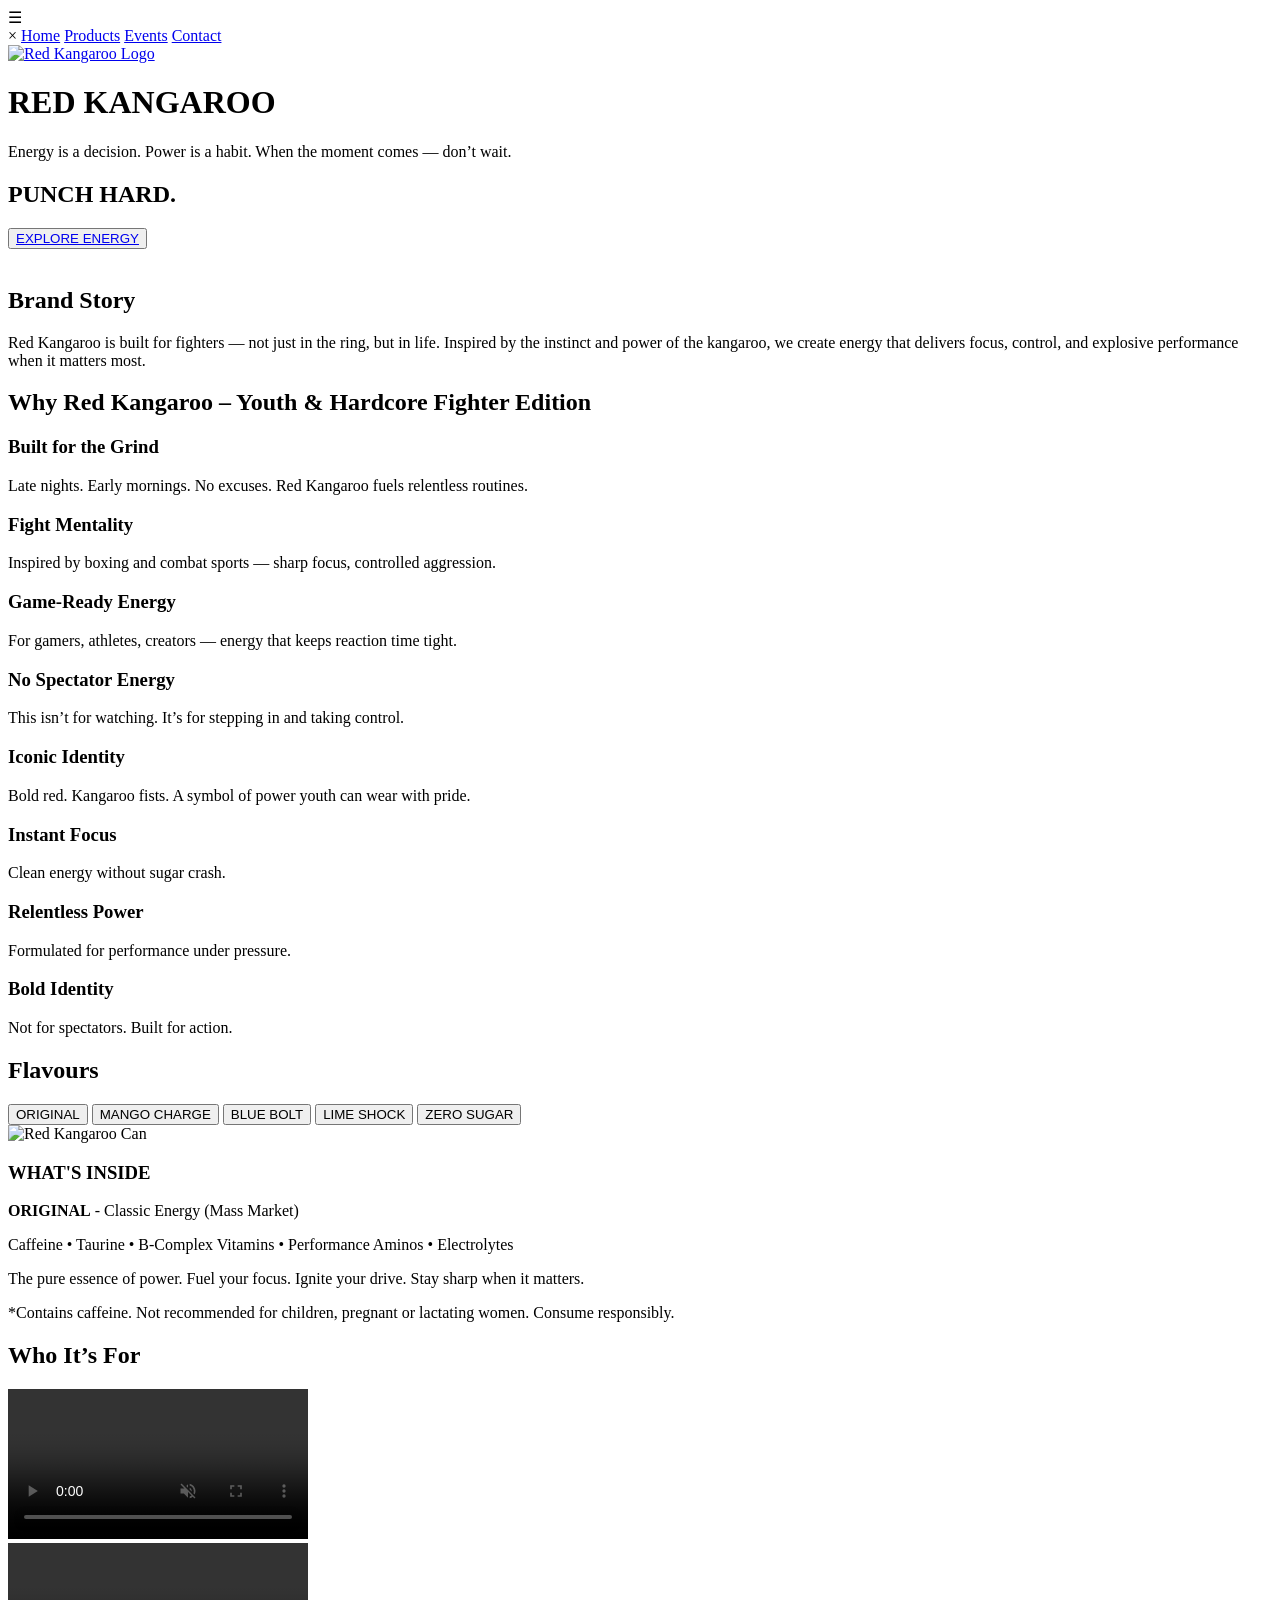
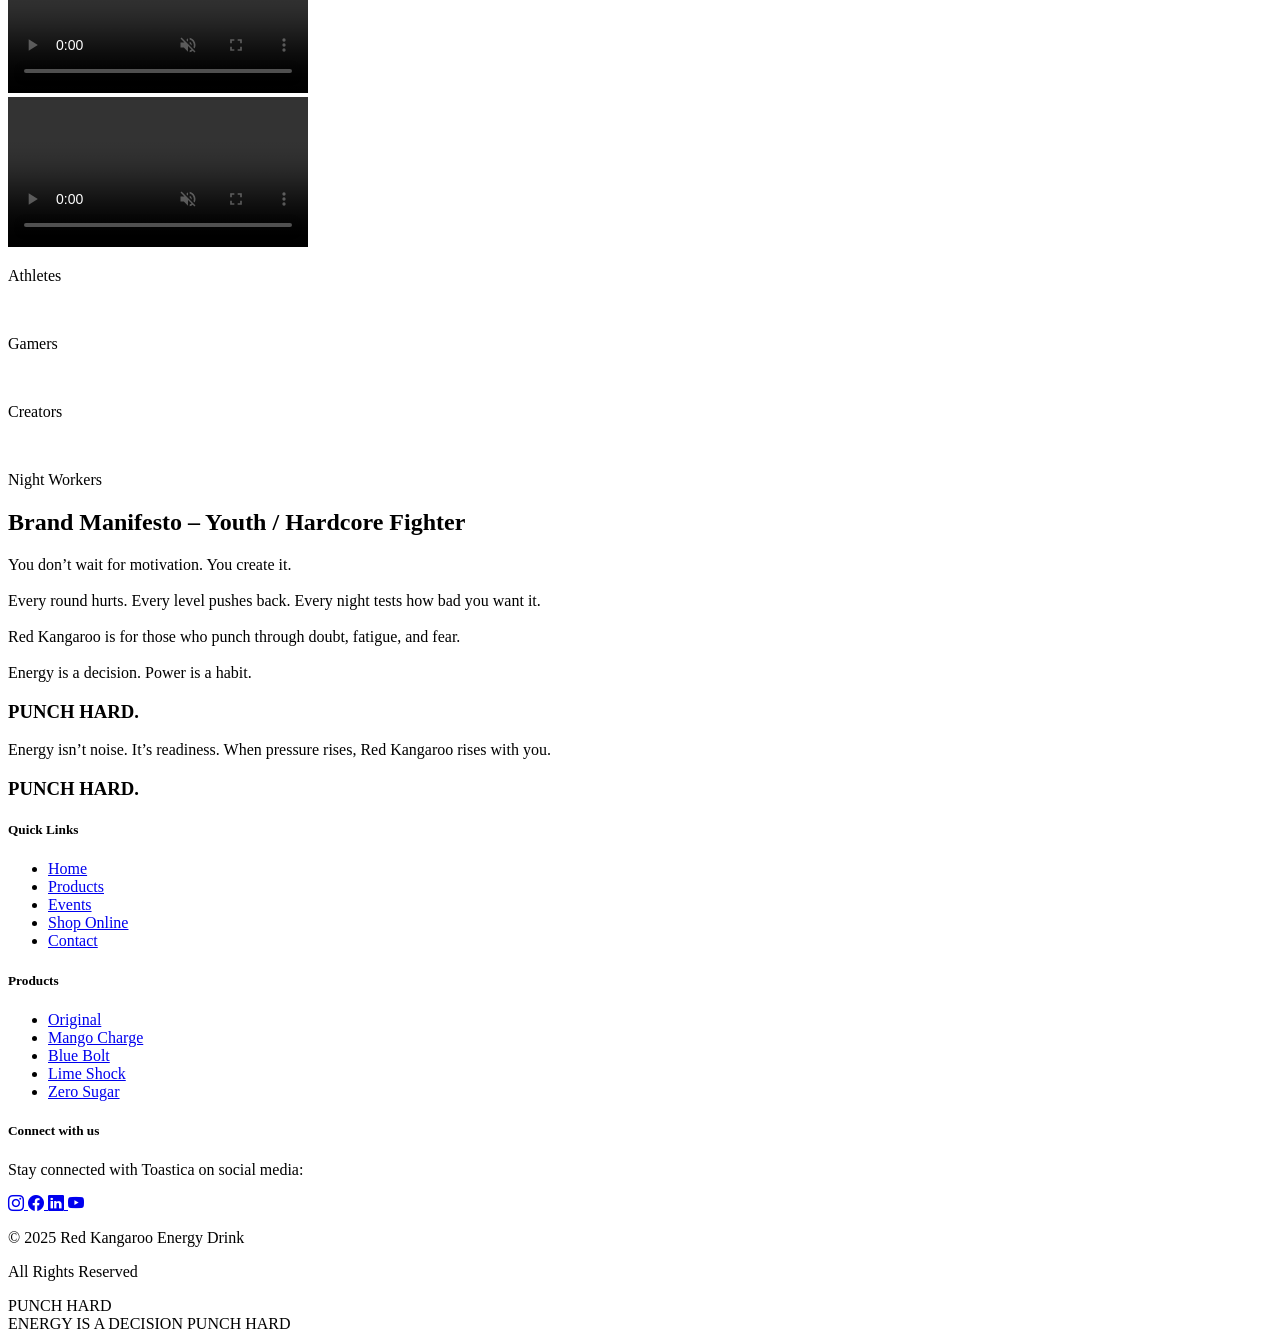
==== index.html @ a029b3e6 "Add files via upload" ====
<!DOCTYPE html>
<html lang="en">

<head>
    <meta charset="UTF-8" />
    <meta name="viewport" content="width=device-width, initial-scale=1.0" />
    <title>Red Kangaroo Energy Drink | Punch Hard</title>
    <link rel="stylesheet" href="./assets/css/style.css">

    <!-- Favicon -->
    <link rel="icon" href="./assets/images/fevicon-1.png" type="image/x-icon">
    <!-- Bootstrap Icons (only) -->
    <link href="https://cdn.jsdelivr.net/npm/bootstrap-icons@1.10.5/font/bootstrap-icons.css" rel="stylesheet">

</head>

<body>

    <!-- HAMBURGER BUTTON -->
    <div class="hamburger" id="hamburger">☰</div>

    <!-- SIDEBAR NAVIGATION -->
    <div class="sidebar" id="sidebar" aria-hidden="true">
        <span class="close-btn" id="closeBtn">×</span>
        <a href="./index.html">Home</a>
        <a href="./products/products.html">Products</a>
        <a href="./events/events.html">Events</a>
        <!-- <a href="./shop-online/shop-online.html">Shop Online</a> -->
        <a href="./contact/contact.html">Contact</a>
    </div>

    <header>
        <a href="./index.html"><img
                src="./assets/images/red-kangaroo-logo.png" alt="Red Kangaroo Logo"
                class="brand-logo"></a>
        <h1>RED KANGAROO</h1>
        <p>Energy is a decision. Power is a habit. When the moment comes — don’t wait.</p>
        <h2>PUNCH HARD.</h2>
        <button class="cta"><a href="./products/products.html">EXPLORE ENERGY</a></button>
    </header>

  

    <div class="hero-banner">
        <img src="./assets/images/Red Kangaroo Brand Portfolio Front view (FV).png" alt="">
    </div>

    <section class="dark punch-impact">
        <h2 class="section-title punch-text">Brand Story</h2>
        <p>Red Kangaroo is built for fighters — not just in the ring, but in life. Inspired by the instinct and power of
            the kangaroo, we create energy that delivers focus, control, and explosive performance when it matters most.
        </p>
    </section>

    <section>
        <h2 class="section-title">Why Red Kangaroo – Youth & Hardcore Fighter Edition</h2>
        <div class="grid">
            <div class="card">
                <h3>Built for the Grind</h3>
                <p>Late nights. Early mornings. No excuses. Red Kangaroo fuels relentless routines.</p>
            </div>
            <div class="card">
                <h3>Fight Mentality</h3>
                <p>Inspired by boxing and combat sports — sharp focus, controlled aggression.</p>
            </div>
            <div class="card">
                <h3>Game-Ready Energy</h3>
                <p>For gamers, athletes, creators — energy that keeps reaction time tight.</p>
            </div>
            <div class="card">
                <h3>No Spectator Energy</h3>
                <p>This isn’t for watching. It’s for stepping in and taking control.</p>
            </div>
            <div class="card">
                <h3>Iconic Identity</h3>
                <p>Bold red. Kangaroo fists. A symbol of power youth can wear with pride.</p>
            </div>
            <div class="card">
                <h3>Instant Focus</h3>
                <p>Clean energy without sugar crash.</p>
            </div>
            <div class="card">
                <h3>Relentless Power</h3>
                <p>Formulated for performance under pressure.</p>
            </div>
            <div class="card">
                <h3>Bold Identity</h3>
                <p>Not for spectators. Built for action.</p>
            </div>
        </div>
    </section>

    <!-- Arena: contains flavours, can stage and product area -->
    <section id="productArena" class="dark arena arena-original">
        <h2 class="section-title">Flavours</h2>

        <!-- Flavour selector (buttons) -->
        <div class="flavor-selector">
            <button class="flavor-btn1 active" data-flavor="original">ORIGINAL</button>
            <button class="flavor-btn2" data-flavor="mango">MANGO CHARGE</button>
            <button class="flavor-btn3" data-flavor="blue">BLUE BOLT</button>
            <button class="flavor-btn4" data-flavor="lime">LIME SHOCK</button>
            <button class="flavor-btn5" data-flavor="zero">ZERO SUGAR</button>
        </div>

        <!-- Can visual (rotates & tilts) -->
        <div class="can-stage">
            <img id="canImage" src="./assets/images/Red Kangaroo original fv.png"
                alt="Red Kangaroo Can" />
        </div>

        <div class="product-strip punch-text" id="whatsInsideOriginal" style="display: block;">
            <h3>WHAT'S INSIDE</h3>
            <p><strong>ORIGINAL</strong> - Classic Energy (Mass Market)</p>
            <p>Caffeine • Taurine • B-Complex Vitamins • Performance Aminos • Electrolytes</p>
            <p>The pure essence of power. Fuel your focus. Ignite your drive. Stay sharp when it matters.</p>
            <p class="disclaimer">*Contains caffeine. Not recommended for children, pregnant or lactating women. Consume
                responsibly.</p>
        </div>

        <div class="product-strip punch-text" id="whatsInsideMango" style="display: none;">
            <h3>WHAT'S INSIDE</h3>
            <p><strong>MANGO CHARGE</strong> - Sweet Tropical (Youth)</p>
            <p>Caffeine • Taurine • B-Complex Vitamins • Natural Mango Flavour • Performance Aminos</p>
            <p>Tropical rush meets explosive energy. Built for long days and longer nights.</p>
            <p class="disclaimer">*Contains caffeine. Not recommended for children, pregnant or lactating women. Consume
                responsibly.</p>
        </div>

        <div class="product-strip punch-text" id="whatsInsideBlue" style="display: none;">
            <h3>WHAT'S INSIDE</h3>
            <p><strong>BLUE BOLT</strong> - Berry Blast (Night Gamers)</p>
            <p>Caffeine • Taurine • B-Complex Vitamins • Berry Blast Flavour • L-Tyrosine</p>
            <p>Sharp focus. Fast reflexes. Zero lag energy.</p>
            <p class="disclaimer">*Contains caffeine. Not recommended for children, pregnant or lactating women. Consume
                responsibly.</p>
        </div>

        <div class="product-strip punch-text" id="whatsInsideLime" style="display: none;">
            <h3>WHAT'S INSIDE</h3>
            <p><strong>LIME SHOCK</strong> - Citrus Punch (Fitness)</p>
            <p>Caffeine • Taurine • B-Complex Vitamins • Citrus Extract • Electrolytes</p>
            <p>Clean citrus kick. Hydrate. Activate. Dominate.</p>
            <p class="disclaimer">*Contains caffeine. Not recommended for children, pregnant or lactating women. Consume
                responsibly.</p>
        </div>

        <div class="product-strip punch-text" id="whatsInsideZero" style="display: none;">
            <h3>WHAT'S INSIDE</h3>
            <p><strong>ZERO SUGAR</strong> - Clean Energy (Health-Conscious)</p>
            <p>Caffeine • Taurine • B-Complex Vitamins • Natural Sweeteners • Performance Aminos</p>
            <p>Pure performance. Zero sugar. No compromise.</p>
            <p class="disclaimer">*Contains caffeine. Not recommended for children, pregnant or lactating women. Consume
                responsibly.</p>
        </div>
    </section>

    <section>
        <h2 class="section-title">Who It’s For</h2>
        <div class="grid">
            <div class="card">
                <div class="athlete-video-wrap">
                    <video class="athlete-video1" autoplay muted loop controls playsinline controlsList="nodownload">
                        <source src="./assets/videos/punch-1.mp4" type="video/mp4">
                        Your browser does not support the video tag.
                    </video>
                </div>
            </div>
            <div class="card">
                <div class="athlete-video-wrap">
                    <video class="athlete-video2" autoplay muted loop controls playsinline controlsList="nodownload">
                        <source src="./assets/videos/punch-2.mp4" type="video/mp4">
                        Your browser does not support the video tag.
                    </video>
                </div>
            </div>
            <div class="card">
                <div class="athlete-video-wrap">
                    <video class="athlete-video3" autoplay muted loop controls playsinline controlsList="nodownload">
                        <source src="./assets/videos/punch-3.mp4" type="video/mp4">
                        Your browser does not support the video tag.
                    </video>
                </div>
            </div>
            <div class="card">
                <p>Athletes</p>
                <img src="./assets/images/woman-ready-punch-with-box-gloves.png" alt="">
            </div>
            <div class="card">
                <p>Gamers</p>
                <img src="./assets/images/woman-punching-with-box-gloves.png" alt="">
            </div>
            <div class="card">
                <p>Creators</p>
                <img src="./assets/images/woman-punching-with-box-glove.png" alt="">
            </div>
            <div class="card">
                <p>Night Workers</p>
            </div>
        </div>
    </section>

    <section class="dark">
        <h2 class="section-title">Brand Manifesto – Youth / Hardcore Fighter</h2>
        <p>You don’t wait for motivation. You create it.<br><br>Every round hurts. Every level pushes back. Every night
            tests how bad you want it.<br><br>Red Kangaroo is for those who punch through doubt, fatigue, and
            fear.<br><br>Energy is a decision. Power is a habit.</p>
        <h3>PUNCH HARD.</h3>
        <p>Energy isn’t noise. It’s readiness. When pressure rises, Red Kangaroo rises with you.</p>
        <h3>PUNCH HARD.</h3>
    </section>

    <!-- START OF FOOTER -->
    <section class="container">
        <div class="row">
            <!-- Quick Links -->
            <div class="col-md-4">
                <h5 class="text-danger mb-3">Quick Links</h5>
                <ul>
                    <li><a href="./index.html">Home</a></li>
                    <li><a href="./products/products.html">Products</a></li>
                    <li><a href="./events/events.html">Events</a></li>
                    <li><a href="./shop-online/shop-online.html">Shop Online</a></li>
                    <li><a href="./contact/contact.html">Contact</a></li>
                </ul>
            </div>

            <!-- Products -->
            <div class="col-md-4">
                <h5 class="text-danger mb-3">Products</h5>
                <ul>
                    <li><a href="./products/original.html">Original</a>
                    </li>
                    <li><a href="./products/mango-chagre.html">Mango Charge</a>
                    </li>
                    <li><a href="./products/blue-bolt.html">Blue Bolt</a>
                    </li>
                    <li><a href="./products/lime-shock.html">Lime Shock</a>
                    </li>
                    <li><a href="./products/zero-sugar.html">Zero Sugar</a>
                    </li>
                </ul>
            </div>

            <!-- Social Links -->
            <div class="col-md-4">
                <h5 class="text-danger mb-3">Connect with us</h5>
                <p class="text-muted small">Stay connected with Toastica on social media:</p>
                <div class="social-links">
                    <a aria-label="Instagram" href="https://www.instagram.com/Zaikajaroori" target="_blank">
                        <i class="bi bi-instagram social-icon" aria-hidden="true"></i>
                    </a>
                    <a aria-label="Facebook" href="https://www.facebook.com/Zaikajaroori" target="_blank">
                        <i class="bi bi-facebook social-icon" aria-hidden="true"></i>
                    </a>
                    <a aria-label="LinkedIn" href="https://www.linkedin.com/company/Zaikajaroori" target="_blank">
                        <i class="bi bi-linkedin social-icon" aria-hidden="true"></i>
                    </a>
                    <a aria-label="YouTube" href="https://www.youtube.com/@Zaikajaroori" target="_blank">
                        <i class="bi bi-youtube social-icon" aria-hidden="true"></i>
                    </a>
                </div>
            </div>
        </div>
    </section>
    <!-- END OF FOOTER -->

    <footer>
        <p>© 2025 Red Kangaroo Energy Drink</p>
        <p>All Rights Reserved</p>
    </footer>

    <!-- Slam overlay (scroll reveal) -->
    <div class="slam-overlay" id="slamOverlay">
        <div class="slam-text">PUNCH HARD</div>
    </div>

    <!-- KO overlay (CTA) -->
    <div class="ko-overlay" id="koOverlay">
        <div class="ko-text">
            <span class="ko-line">ENERGY IS A DECISION</span>
            <span class="ko-hit">PUNCH HARD</span>
        </div>
    </div>

    <script src="./assets/js/script.js"></script>

    <script>
        // Attach unmute handlers to athlete videos
        document.querySelectorAll('.video-unmute-btn').forEach(function (btn) {
            var wrap = btn.closest('.athlete-video-wrap');
            if (!wrap) return;
            var video = wrap.querySelector('video');
            if (!video) return;
            // Update button state based on muted
            function updateBtn() { btn.textContent = video.muted ? 'Unmute' : 'Mute'; }
            updateBtn();
            btn.addEventListener('click', function () {
                if (video.muted) {
                    video.muted = false;
                    try { video.volume = 0.8; } catch (e) { }
                    video.play().catch(function () { });
                } else {
                    video.muted = true;
                }
                updateBtn();
            });
        });
    </script>

</body>

</html>
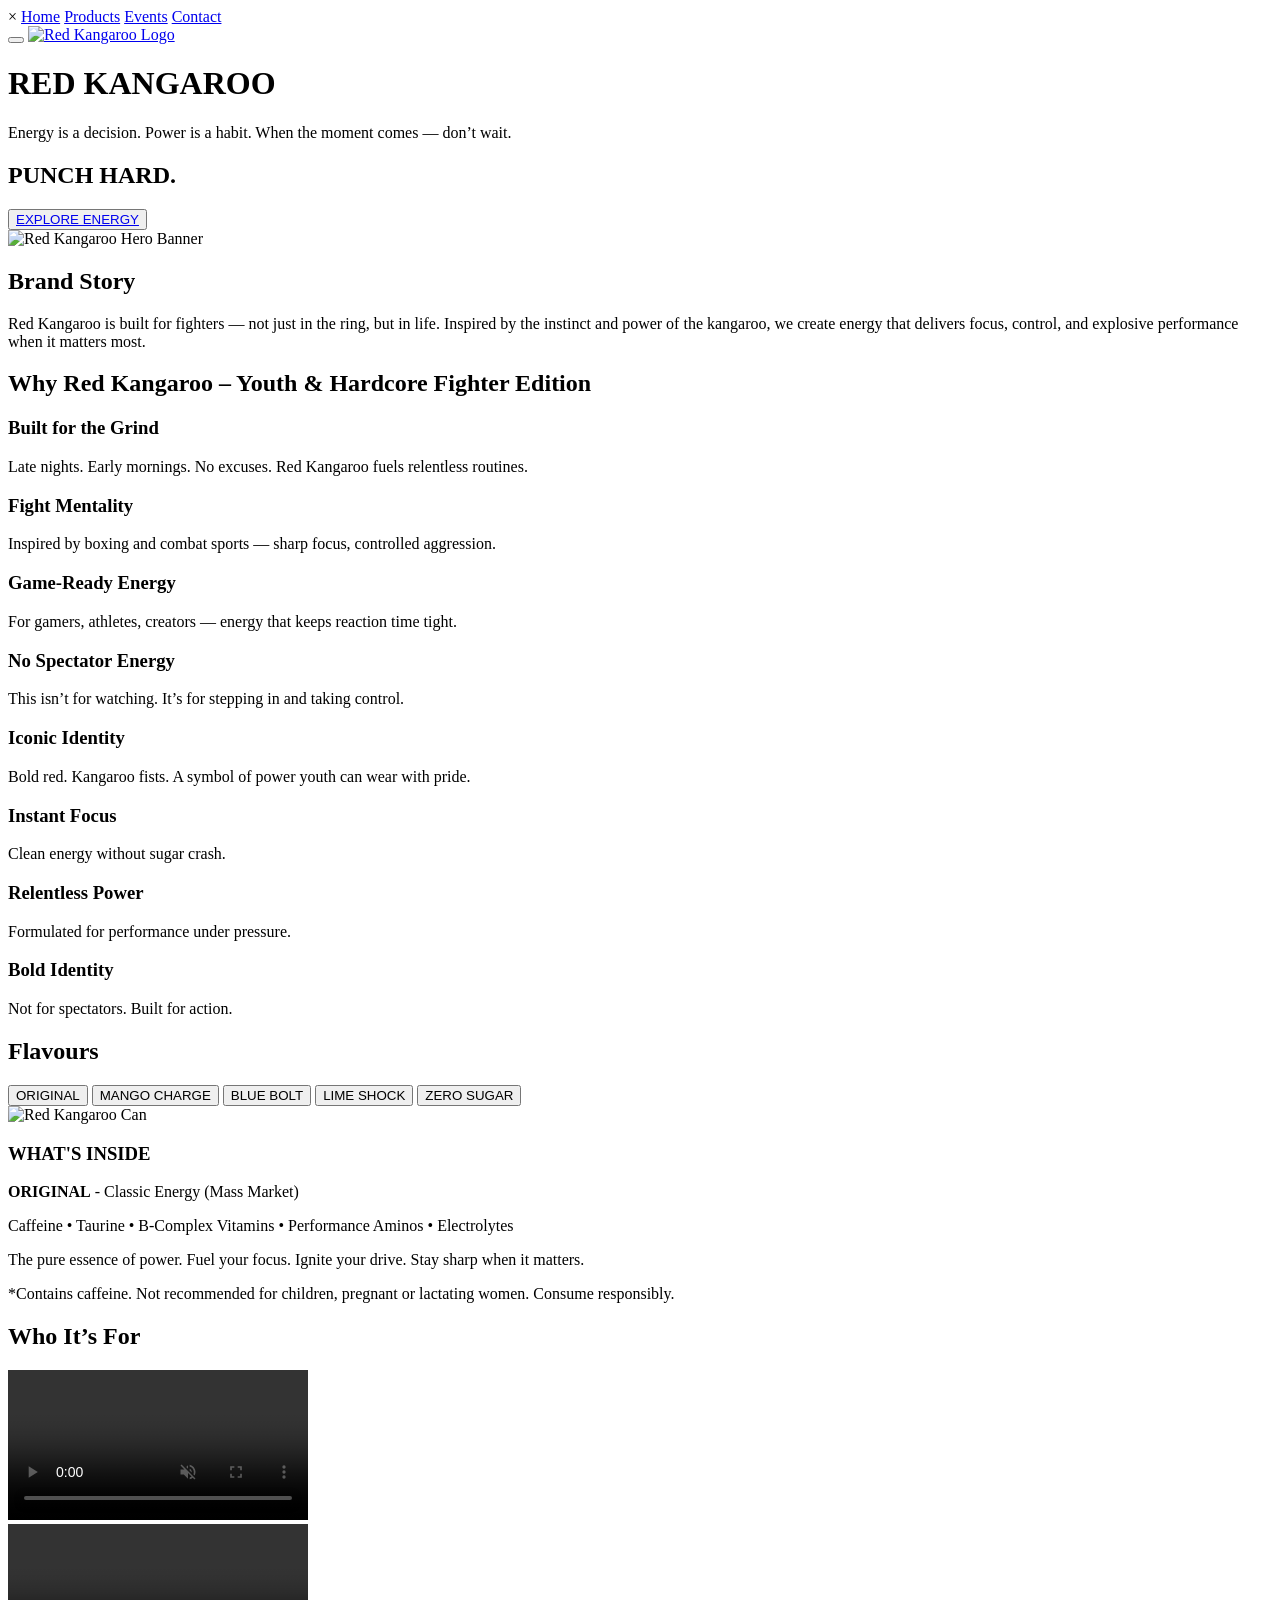
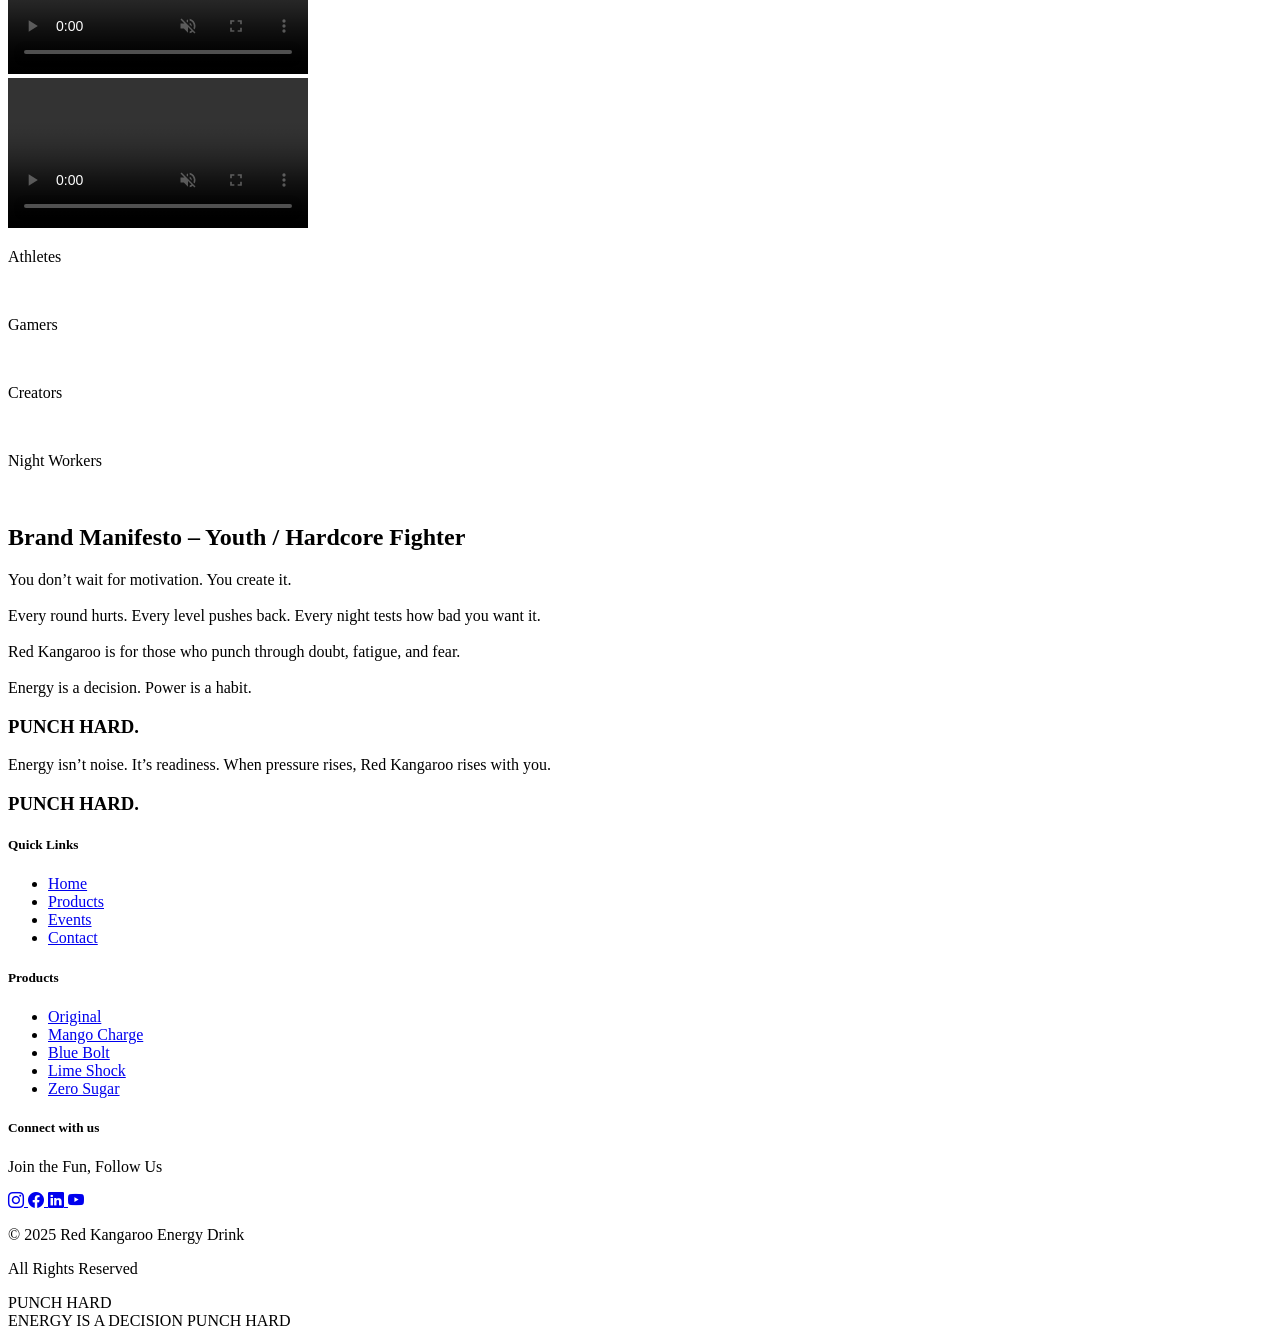
==== commit 44d81e99: "Update index.html" ====
--- a/index.html
+++ b/index.html
@@ -8,16 +8,13 @@
     <link rel="stylesheet" href="./assets/css/style.css">
 
     <!-- Favicon -->
-    <link rel="icon" href="./assets/images/fevicon-1.png" type="image/x-icon">
+    <link rel="icon" href="./images/fevicon-1.png" type="image/x-icon">
     <!-- Bootstrap Icons (only) -->
     <link href="https://cdn.jsdelivr.net/npm/bootstrap-icons@1.10.5/font/bootstrap-icons.css" rel="stylesheet">
 
 </head>
 
 <body>
-
-    <!-- HAMBURGER BUTTON -->
-    <div class="hamburger" id="hamburger">☰</div>
 
     <!-- SIDEBAR NAVIGATION -->
     <div class="sidebar" id="sidebar" aria-hidden="true">
@@ -29,11 +26,19 @@
         <a href="./contact/contact.html">Contact</a>
     </div>
 
-    <header>
-        <a href="./index.html"><img
-                src="./assets/images/red-kangaroo-logo.png" alt="Red Kangaroo Logo"
-                class="brand-logo"></a>
-        <h1>RED KANGAROO</h1>
+    <header class="main-header home-hero">
+        <button class="hamburger" id="hamburger" type="button" aria-label="Open navigation menu"
+            aria-controls="sidebar">
+            <span></span>
+            <span></span>
+            <span></span>
+        </button>
+
+        <a href="./index.html" class="header-logo">
+            <img src="./images/red-kangaroo-logo.png" alt="Red Kangaroo Logo">
+        </a>
+
+        <h1 class="header-title">RED KANGAROO</h1>
         <p>Energy is a decision. Power is a habit. When the moment comes — don’t wait.</p>
         <h2>PUNCH HARD.</h2>
         <button class="cta"><a href="./products/products.html">EXPLORE ENERGY</a></button>
@@ -42,7 +47,7 @@
   
 
     <div class="hero-banner">
-        <img src="./assets/images/Red Kangaroo Brand Portfolio Front view (FV).png" alt="">
+        <img src="./images/Red Kangaroo Brand Portfolio Front view (FV).png" alt="Red Kangaroo Hero Banner">
     </div>
 
     <section class="dark punch-impact">
@@ -105,7 +110,7 @@
 
         <!-- Can visual (rotates & tilts) -->
         <div class="can-stage">
-            <img id="canImage" src="./assets/images/Red Kangaroo original fv.png"
+            <img id="canImage" src="./images/Red Kangaroo original bv.png"
                 alt="Red Kangaroo Can" />
         </div>
 
@@ -184,18 +189,19 @@
             </div>
             <div class="card">
                 <p>Athletes</p>
-                <img src="./assets/images/woman-ready-punch-with-box-gloves.png" alt="">
+                <img src="./images/woman-ready-punch-with-box-gloves.png" alt="">
             </div>
             <div class="card">
                 <p>Gamers</p>
-                <img src="./assets/images/woman-punching-with-box-gloves.png" alt="">
+                <img src="./images/woman-punching-with-box-gloves.png" alt="">
             </div>
             <div class="card">
                 <p>Creators</p>
-                <img src="./assets/images/woman-punching-with-box-glove.png" alt="">
+                <img src="./images/woman-punching-with-box-glove.png" alt="">
             </div>
             <div class="card">
                 <p>Night Workers</p>
+                <img src="./images/woman-punching-with-box-glove.png" alt="">
             </div>
         </div>
     </section>
@@ -220,7 +226,7 @@
                     <li><a href="./index.html">Home</a></li>
                     <li><a href="./products/products.html">Products</a></li>
                     <li><a href="./events/events.html">Events</a></li>
-                    <li><a href="./shop-online/shop-online.html">Shop Online</a></li>
+                    <!--<li><a href="./shop-online/shop-online.html">Shop Online</a></li>-->
                     <li><a href="./contact/contact.html">Contact</a></li>
                 </ul>
             </div>
@@ -245,7 +251,7 @@
             <!-- Social Links -->
             <div class="col-md-4">
                 <h5 class="text-danger mb-3">Connect with us</h5>
-                <p class="text-muted small">Stay connected with Toastica on social media:</p>
+                <p class="text-muted small">Join the Fun, Follow Us</p>
                 <div class="social-links">
                     <a aria-label="Instagram" href="https://www.instagram.com/Zaikajaroori" target="_blank">
                         <i class="bi bi-instagram social-icon" aria-hidden="true"></i>
@@ -285,29 +291,6 @@
 
     <script src="./assets/js/script.js"></script>
 
-    <script>
-        // Attach unmute handlers to athlete videos
-        document.querySelectorAll('.video-unmute-btn').forEach(function (btn) {
-            var wrap = btn.closest('.athlete-video-wrap');
-            if (!wrap) return;
-            var video = wrap.querySelector('video');
-            if (!video) return;
-            // Update button state based on muted
-            function updateBtn() { btn.textContent = video.muted ? 'Unmute' : 'Mute'; }
-            updateBtn();
-            btn.addEventListener('click', function () {
-                if (video.muted) {
-                    video.muted = false;
-                    try { video.volume = 0.8; } catch (e) { }
-                    video.play().catch(function () { });
-                } else {
-                    video.muted = true;
-                }
-                updateBtn();
-            });
-        });
-    </script>
-
 </body>
 
-</html>+</html>
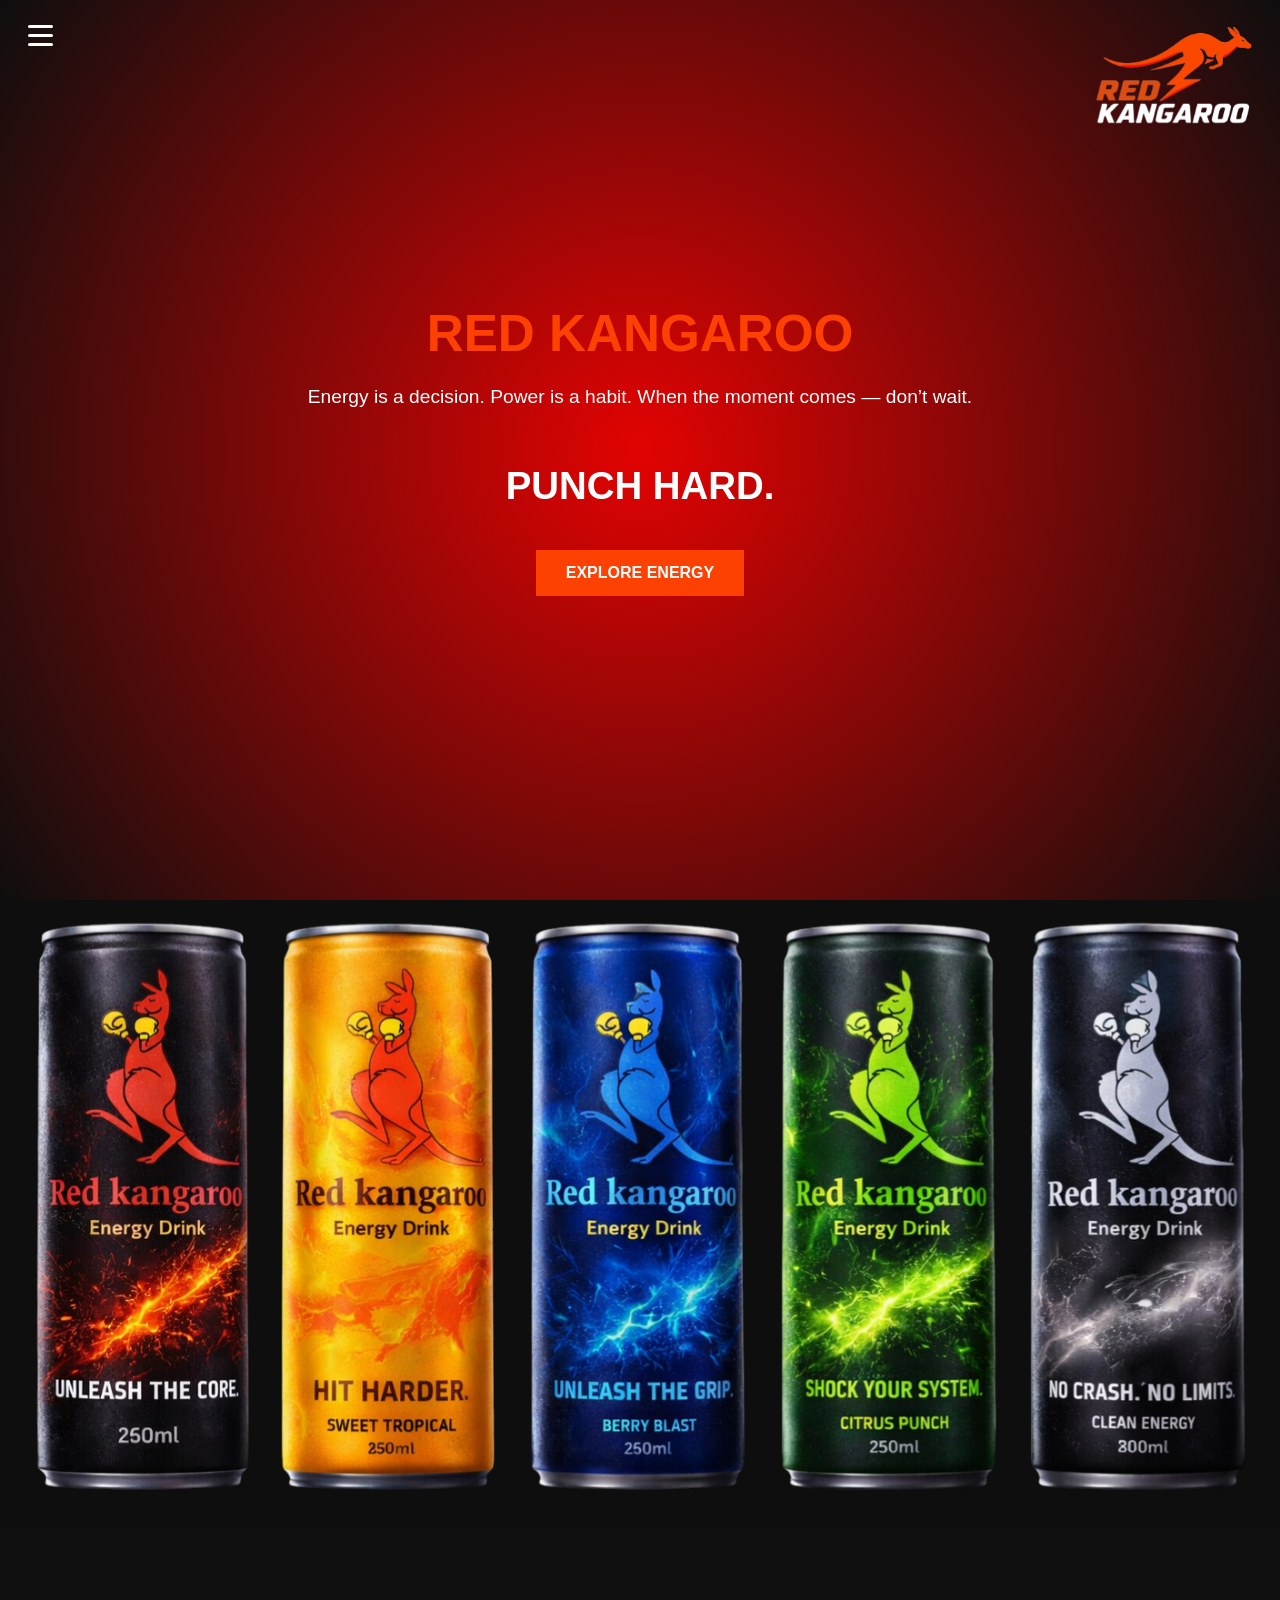
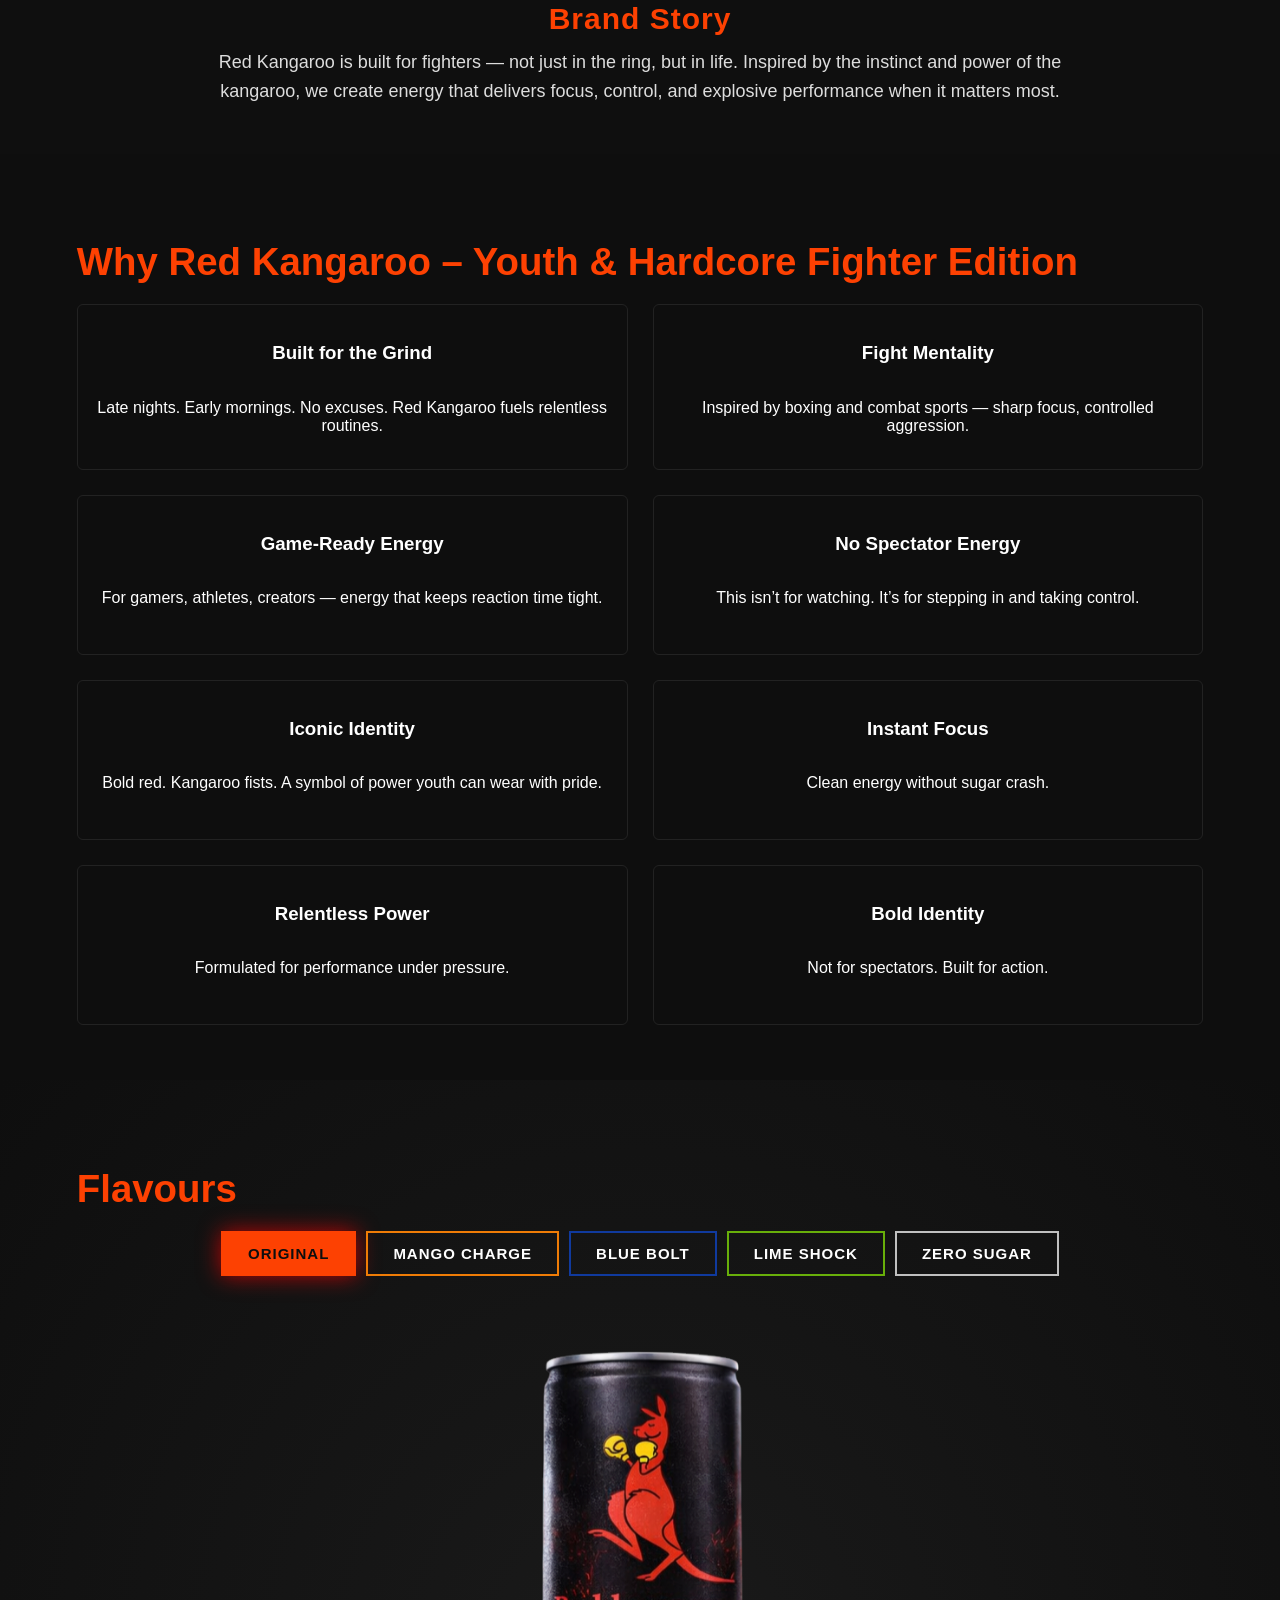
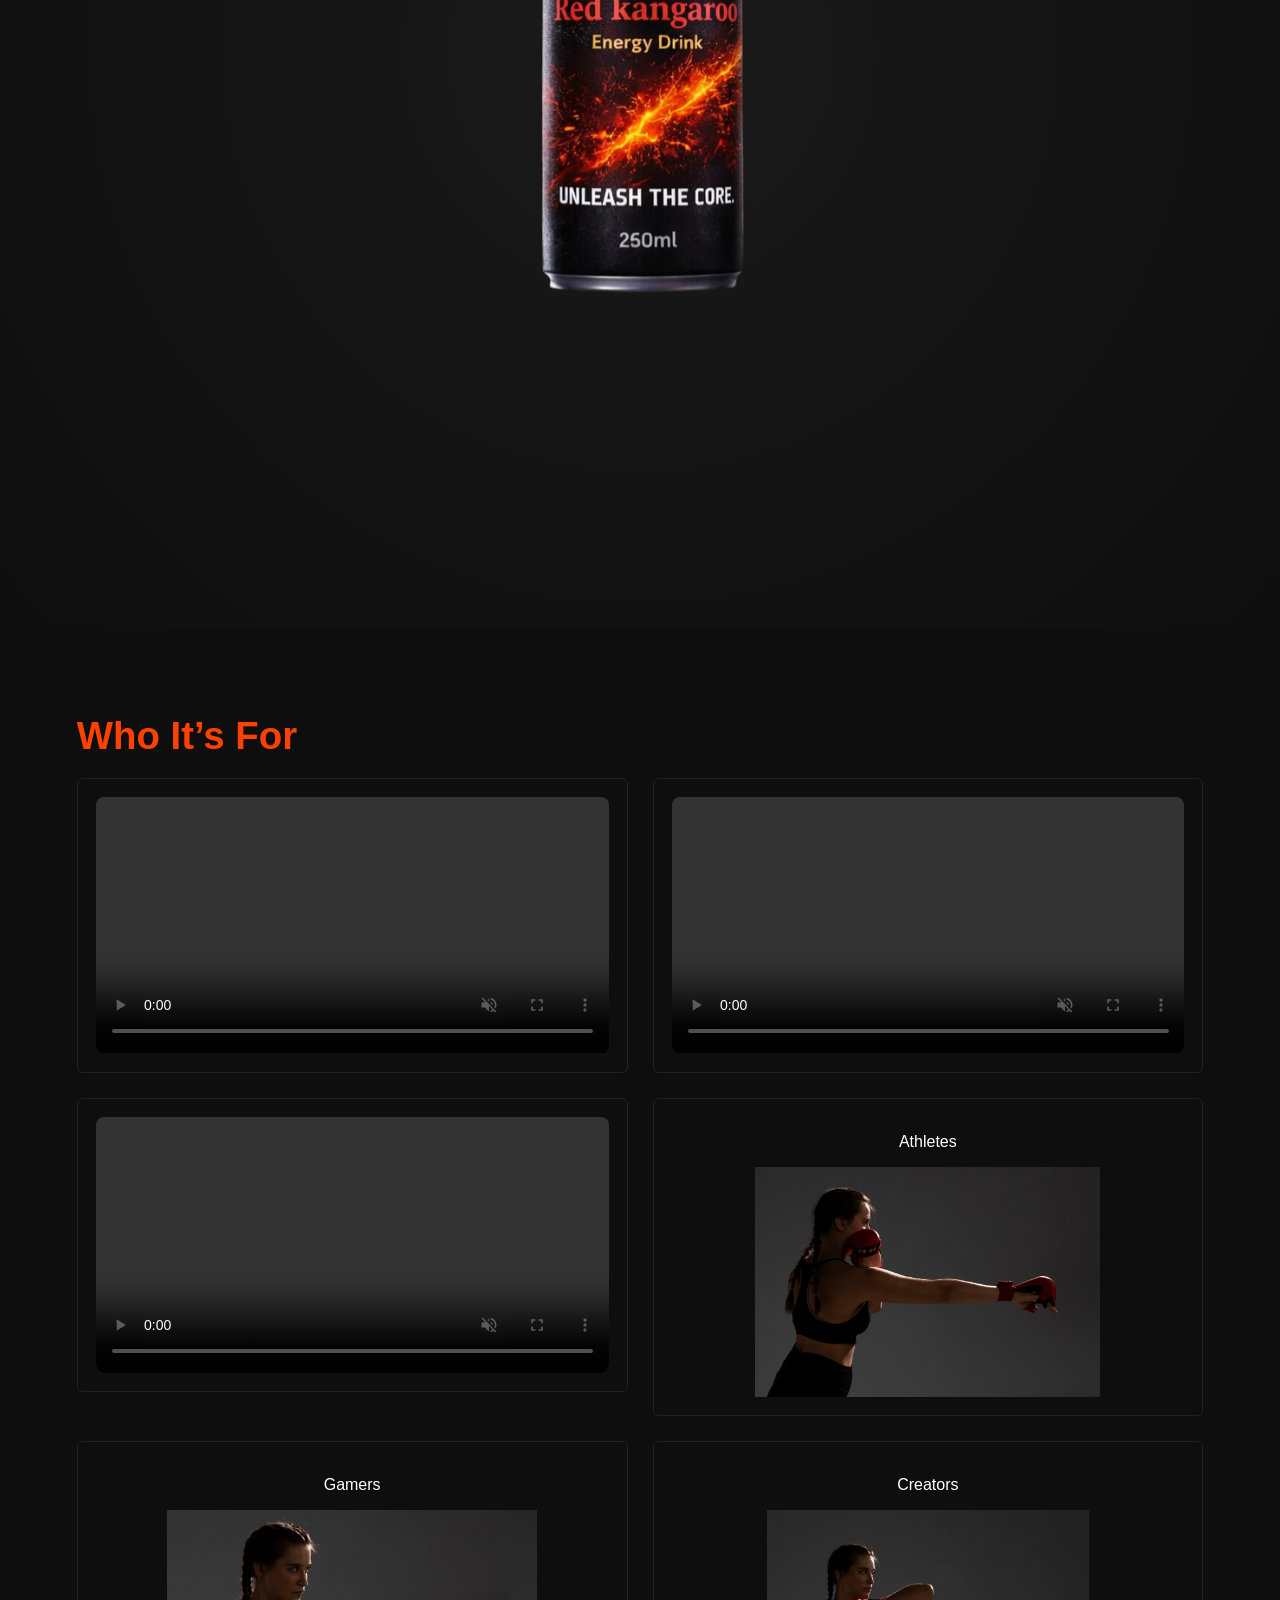
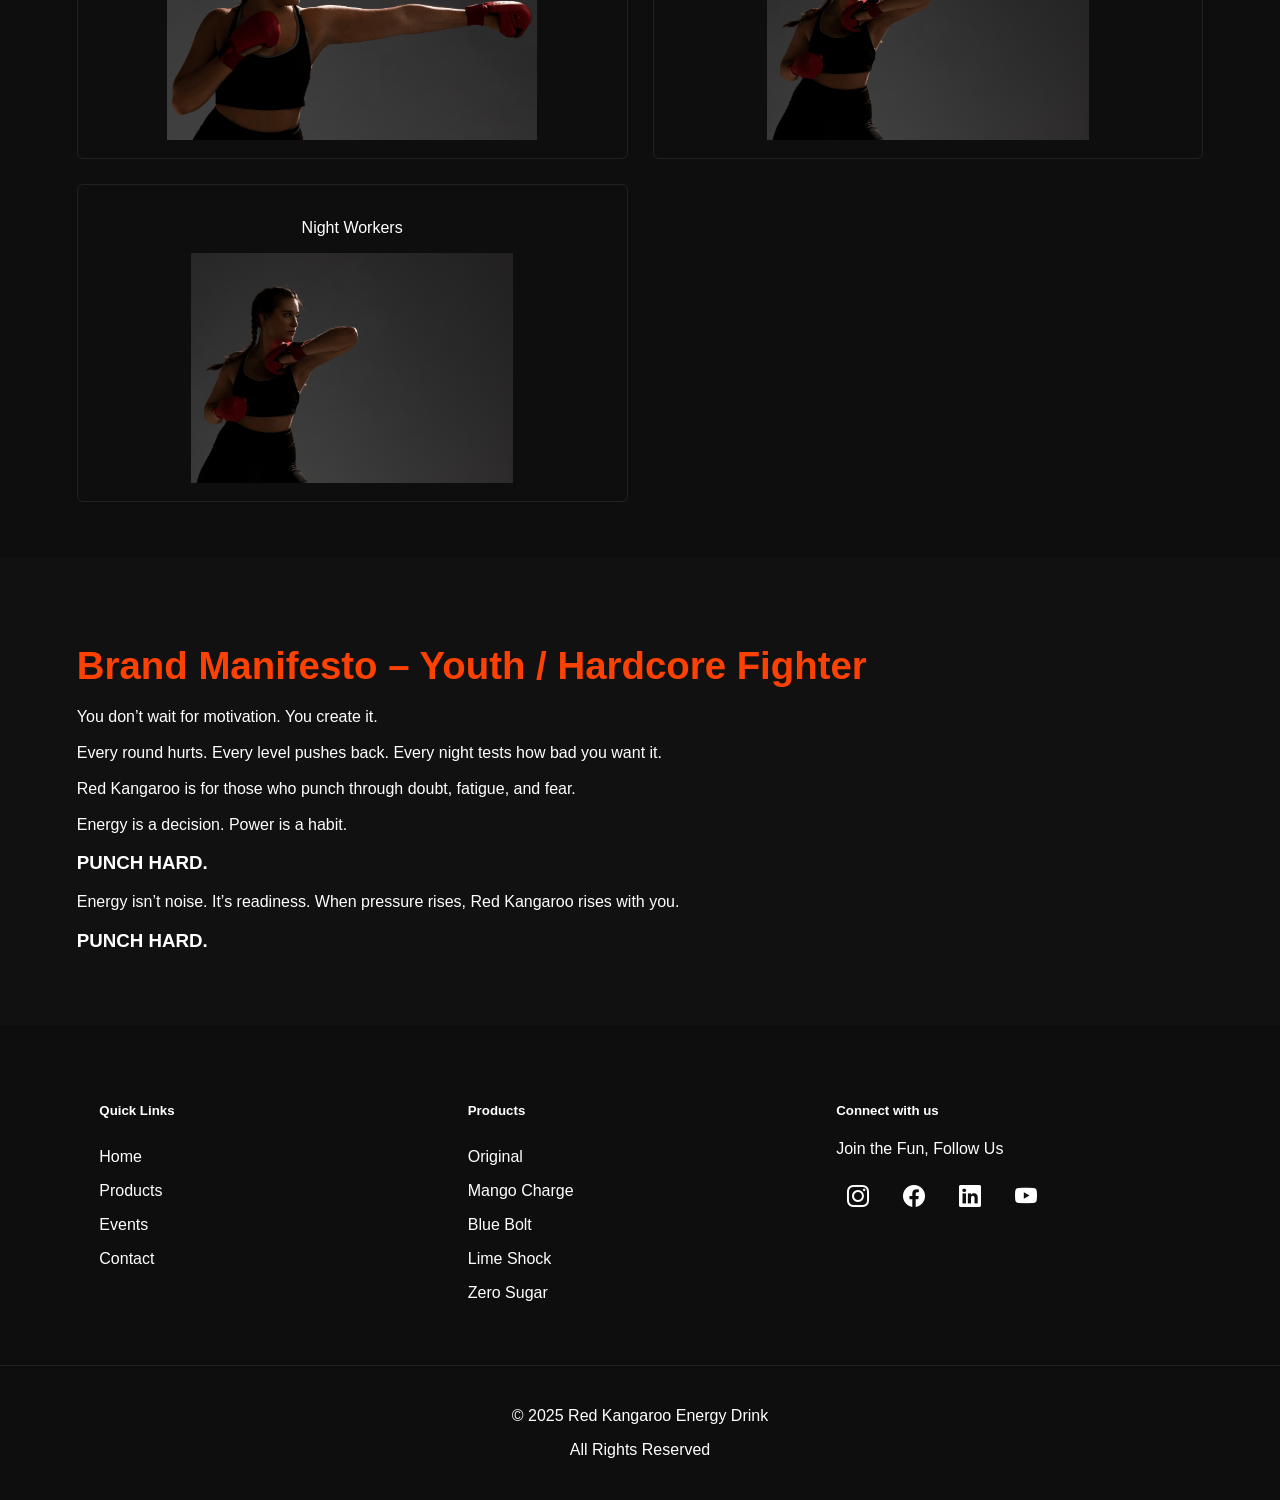
==== commit 65bf7e60: "Add files via upload" ====
--- a/index.html
+++ b/index.html
@@ -8,7 +8,7 @@
     <link rel="stylesheet" href="./assets/css/style.css">
 
     <!-- Favicon -->
-    <link rel="icon" href="./images/fevicon-1.png" type="image/x-icon">
+    <link rel="icon" href="./images/fevicon.png?v=2" type="image/png">
     <!-- Bootstrap Icons (only) -->
     <link href="https://cdn.jsdelivr.net/npm/bootstrap-icons@1.10.5/font/bootstrap-icons.css" rel="stylesheet">
 
@@ -43,8 +43,6 @@
         <h2>PUNCH HARD.</h2>
         <button class="cta"><a href="./products/products.html">EXPLORE ENERGY</a></button>
     </header>
-
-  
 
     <div class="hero-banner">
         <img src="./images/Red Kangaroo Brand Portfolio Front view (FV).png" alt="Red Kangaroo Hero Banner">
@@ -293,4 +291,4 @@
 
 </body>
 
-</html>
+</html>
--- a/assets/css/style.css
+++ b/assets/css/style.css
@@ -0,0 +1,2548 @@
+/* =========================================
+   RED KANGAROO WEBSITE
+   CLEAN + RESPONSIVE CSS
+========================================= */
+
+/* =========================================
+   01. ROOT & RESET
+========================================= */
+
+:root {
+    --primary: #FD4102;
+    --secondary: #E20302;
+    --dark: #0E0E0E;
+    --dark-light: #111111;
+    --text: #ffffff;
+    --muted: #cccccc;
+
+    --sidebar-width: 250px;
+    --card-width: 320px;
+
+    --transition: .3s ease;
+}
+
+*,
+*::before,
+*::after {
+    box-sizing: border-box;
+}
+
+html {
+    width: 100%;
+    scroll-behavior: smooth;
+}
+
+body {
+    width: 100%;
+    min-height: 100%;
+    margin: 0;
+    padding: 0;
+    overflow-x: hidden;
+    background: var(--dark);
+    color: var(--text);
+    font-family: Arial, Helvetica, sans-serif;
+}
+
+img,
+video {
+    display: block;
+    max-width: 100%;
+}
+
+img {
+    height: auto;
+    object-fit: contain;
+}
+
+a {
+    color: var(--text);
+    text-decoration: none;
+}
+
+ul {
+    margin: 0;
+    padding: 0;
+    list-style: none;
+}
+
+button {
+    font: inherit;
+}
+
+section {
+    width: 100%;
+    padding: 55px 8%;
+}
+
+.dark {
+    background: var(--dark-light);
+}
+
+
+/* =========================================
+   02. HEADER & HERO
+========================================= */
+
+header {
+    position: relative;
+    display: flex;
+    flex-direction: column;
+    align-items: center;
+    justify-content: center;
+
+    width: 100%;
+    min-height: 100vh;
+    padding: 80px 20px;
+    text-align: center;
+}
+
+header h1 {
+    margin: 0;
+    color: var(--primary);
+    font-size: clamp(34px, 5vw, 65px);
+}
+
+header h2 {
+    font-size: clamp(20px, 3vw, 40px);
+}
+
+header p {
+    max-width: 700px;
+    font-size: clamp(15px, 1.5vw, 25px);
+    line-height: 1.6;
+}
+
+.brand-logo {
+    position: fixed;
+    top: 15px;
+    right: 18px;
+    z-index: 2100;
+
+    width: 180px;
+    height: auto;
+
+    object-fit: contain;
+}
+
+.events-header {
+    position: fixed;
+    top: 10px;
+    left: 0;
+    z-index: 2100;
+    display: flex;
+    flex-direction: row;
+    align-items: center;
+    justify-content: space-between;
+    width: 100%;
+    min-height: 85px;
+    padding: 0 25px;
+    box-sizing: border-box;
+    background: transparent;
+}
+
+.events-header .hamburger {
+    position: static;
+    padding: 10px;
+    border: 0;
+    background: transparent;
+    color: #fff;
+    font-size: 32px;
+    cursor: pointer;
+}
+
+.events-header .brand-logo {
+    position: static;
+    width: 180px;
+    height: 120px;
+}
+
+@media (max-width: 767px) {
+    .events-header {
+        min-height: 75px;
+        padding: 0 15px;
+    }
+
+    .events-header .hamburger {
+        font-size: 28px;
+    }
+
+    .events-header .brand-logo {
+        width: 100px;
+        height: 55px;
+    }
+}
+
+.main-header {
+    position: relative;
+    z-index: 1000;
+    display: flex;
+    flex-direction: column;
+    align-items: center;
+    justify-content: center;
+    width: 100%;
+    min-height: 100vh;
+    padding: 80px 20px;
+    background: radial-gradient(circle at center, #E20302, #0E0E0E);
+    box-shadow: none;
+    border: none;
+    box-sizing: border-box;
+    text-align: center;
+}
+
+.main-header .hamburger {
+    position: fixed;
+    top: 15px;
+    left: 20px;
+    z-index: 2100;
+    display: flex;
+    flex-direction: column;
+    align-items: center;
+    justify-content: center;
+    gap: 6px;
+    width: 40px;
+    height: 40px;
+    padding: 0;
+    border: 0;
+    background: transparent;
+    cursor: pointer;
+    flex-shrink: 0;
+}
+
+.main-header .hamburger span {
+    display: block;
+    width: 25px;
+    height: 3px;
+    background: #fff;
+    border-radius: 2px;
+}
+
+.main-header .header-title {
+    position: static;
+    margin: 0;
+    color: #FD4102;
+    font-size: clamp(24px, 4vw, 56px);
+    font-weight: 800;
+    text-align: center;
+    white-space: nowrap;
+}
+
+.main-header .header-logo {
+    position: fixed;
+    top: 15px;
+    right: 18px;
+    z-index: 2100;
+    display: flex;
+    align-items: center;
+    justify-content: center;
+    flex-shrink: 0;
+}
+
+.main-header .header-logo img {
+    display: block;
+    width: 180px;
+    height: 120px;
+    object-fit: contain;
+}
+
+@media (max-width: 767px) {
+    .main-header {
+        padding: 85px 15px 40px;
+    }
+
+    .main-header .header-title {
+        font-size: clamp(16px, 4vw, 26px);
+    }
+
+    .main-header .hamburger {
+        top: 15px;
+        left: 10px;
+    }
+
+    .main-header .header-logo {
+        top: 15px;
+        right: 15px;
+    }
+
+    .main-header .header-logo img {
+        width: 100px;
+        height: 55px;
+    }
+
+    .main-header .hamburger {
+        width: 35px;
+        height: 35px;
+    }
+}
+
+.home-hero {
+    background: radial-gradient(circle at center, #E20302, #0E0E0E);
+}
+.hero-banner {
+    width: 100%;
+    overflow: hidden;
+}
+
+.product-hero-banner {
+    margin-top: 100px;
+}
+
+.hero-banner img {
+    width: 100%;
+    height: auto;
+    object-fit: contain;
+}
+
+
+/* =========================================
+   03. BUTTONS
+========================================= */
+
+.cta {
+    display: inline-block;
+
+    margin-top: 10px;
+    padding: 14px 30px;
+
+    border: none;
+    background: var(--primary);
+    color: #ffffff;
+
+    font-size: 16px;
+    font-weight: bold;
+
+    cursor: pointer;
+    transition: var(--transition);
+}
+
+.cta:hover {
+    background: #E20302;
+    transform: translateY(-2px);
+}
+
+.lets-talk-section {
+    display: flex;
+    align-items: center;
+    justify-content: center;
+    min-height: 280px;
+    padding: 55px 20px;
+    background: radial-gradient(circle at center, #E20302, #0E0E0E);
+    text-align: center;
+}
+
+.lets-talk-container {
+    display: flex;
+    flex-direction: column;
+    align-items: center;
+    gap: 14px;
+    width: 100%;
+    max-width: 640px;
+    margin: 0 auto;
+}
+
+.lets-talk-container h2,
+.lets-talk-container p {
+    margin: 0;
+}
+
+.lets-talk-container h2 {
+    color: #FD4102;
+    font-size: clamp(28px, 4vw, 42px);
+}
+
+.lets-talk-container p {
+    color: #ffffff;
+    line-height: 1.6;
+}
+
+.lets-talk-container .cta-btn {
+    display: inline-flex;
+    align-items: center;
+    justify-content: center;
+    min-height: 48px;
+    margin-top: 6px;
+    padding: 0 28px;
+    border: 2px solid var(--primary);
+    border-radius: 4px;
+    background: var(--primary);
+    color: #fff;
+    font-size: 15px;
+    font-weight: 700;
+    letter-spacing: .04em;
+    transition: var(--transition);
+}
+
+.lets-talk-container .cta-btn:hover,
+.lets-talk-container .cta-btn:focus-visible {
+    background: transparent;
+    color: #fff;
+    box-shadow: 0 0 18px rgba(255, 0, 0, .45);
+    transform: translateY(-2px);
+}
+
+
+/* =========================================
+   04. COMMON SECTIONS
+========================================= */
+
+.section-title {
+    margin-bottom: 20px;
+    color: var(--primary);
+    font-size: clamp(24px, 3vw, 40px);
+}
+
+.product-strip {
+    padding: 28px 8%;
+    font-size: 16px;
+}
+
+.product-strip h3 {
+    margin: 0 0 10px;
+    font-size: 1.2em;
+}
+
+
+/* =========================================
+   05. FIXED CONTACT ICON
+========================================= */
+
+#pageFixedIcon {
+    position: fixed;
+    top: 50%;
+    left: 18px;
+    z-index: 1000;
+
+    display: flex;
+    align-items: center;
+    justify-content: center;
+
+    width: 60px;
+    height: 60px;
+
+    border: 2px solid #d4103a;
+    border-radius: 50%;
+
+    background: #ffffff;
+    box-shadow: 0 6px 18px rgba(0, 0, 0, .18);
+
+    transform: translateY(-50%);
+}
+
+#pageFixedIcon img {
+    width: 36px;
+    height: 36px;
+    object-fit: contain;
+}
+
+#pageFixedIcon::after {
+    content: "Brand Website";
+
+    position: absolute;
+    top: 50%;
+    left: 65px;
+
+    padding: 8px 12px;
+    border-radius: 6px;
+
+    background: rgba(10, 31, 68, .95);
+    color: #ffffff;
+
+    font-size: 14px;
+    font-weight: 600;
+    white-space: nowrap;
+
+    opacity: 0;
+    pointer-events: none;
+
+    transform: translateY(-50%);
+    transition: var(--transition);
+}
+
+#pageFixedIcon:hover::after,
+#pageFixedIcon:focus::after,
+#pageFixedIcon:focus-within::after {
+    opacity: 1;
+    transform: translate(4px, -50%);
+}
+
+
+/* =========================================
+   06. SIDEBAR & HAMBURGER
+========================================= */
+
+.hamburger {
+    position: fixed;
+    top: 15px;
+    left: 20px;
+    z-index: 2000;
+
+    padding: 10px;
+
+    color: #ffffff;
+    font-size: 32px;
+
+    cursor: pointer;
+    user-select: none;
+}
+
+.sidebar {
+    position: fixed;
+    top: 0;
+    left: 0;
+    z-index: 1999;
+
+    width: 0;
+    height: 100vh;
+
+    padding-top: 60px;
+    overflow-x: hidden;
+    overflow-y: auto;
+
+    background: #111111;
+
+    visibility: hidden;
+    transition:
+        width .3s ease,
+        visibility .3s ease;
+}
+
+.sidebar.open {
+    width: var(--sidebar-width);
+    visibility: visible;
+}
+
+.sidebar a {
+    display: block;
+
+    padding: 12px 20px;
+
+    color: #f1f1f1;
+    font-size: 18px;
+
+    transition: var(--transition);
+}
+
+.sidebar a:hover {
+    background: #333333;
+}
+
+.close-btn {
+    position: absolute;
+    top: 15px;
+    right: 20px;
+
+    color: #ffffff;
+    font-size: 40px;
+
+    cursor: pointer;
+}
+
+
+/* =========================================
+   07. GRID & CARDS
+========================================= */
+
+.grid {
+    display: grid;
+
+    grid-template-columns: repeat(auto-fit,
+            minmax(min(100%, var(--card-width)), 1fr));
+
+    gap: 30px;
+    align-items: start;
+}
+
+.card {
+    display: flex;
+    flex-direction: column;
+
+    min-width: 0;
+    min-height: 160px;
+
+    padding: 18px;
+
+    border: 1px solid #222222;
+    border-radius: 6px;
+
+    background: transparent;
+    text-align: center;
+}
+
+.card img {
+    display: block;
+
+    width: 100%;
+    height: 230px;
+
+    object-fit: contain;
+    object-position: center;
+}
+
+
+/* =========================================
+   08. PRODUCT CAN
+========================================= */
+
+.can-stage {
+    position: relative;
+
+    display: flex;
+    align-items: center;
+    justify-content: center;
+
+    margin: 30px 0;
+    overflow: visible;
+
+    perspective: 1000px;
+}
+
+.can-stage img {
+    display: block;
+
+    width: 260px;
+    max-width: 80%;
+    height: auto;
+
+    object-fit: contain;
+    object-position: center;
+
+    transform-style: preserve-3d;
+
+    transform:
+        perspective(1000px) rotateX(var(--tilt-x, 0deg)) rotateY(var(--tilt-y, 0deg)) scale(var(--scroll-scale, 1)) translateY(var(--scroll-y, 0px));
+
+    will-change: transform;
+
+    transition:
+        transform .25s ease,
+        opacity .3s ease,
+        filter .25s ease;
+}
+
+.can-stage img.rotate {
+    transform: rotateY(90deg) scale(.95);
+    opacity: 0;
+}
+
+.can-stage img.hit {
+    animation: canHit .35s ease;
+}
+
+@keyframes canHit {
+    0% {
+        transform: scale(.85);
+    }
+
+    60% {
+        transform: scale(1.06);
+    }
+
+    100% {
+        transform: scale(1);
+    }
+}
+
+.can-stage.hover-zoom img {
+    --scroll-scale: 1.08;
+}
+
+
+/* =========================================
+   09. FLAVOUR SELECTOR
+========================================= */
+
+.flavor-selector {
+    display: flex;
+    flex-wrap: wrap;
+    align-items: center;
+    justify-content: center;
+
+    gap: 10px;
+    margin-bottom: 12px;
+    padding-bottom: 20px;
+}
+
+.flavor-btn1,
+.flavor-btn2,
+.flavor-btn3,
+.flavor-btn4,
+.flavor-btn5 {
+    padding: 12px 25px;
+
+    border: 2px solid;
+    background: transparent;
+    color: #ffffff;
+
+    font-size: 15px;
+    font-weight: 800;
+    letter-spacing: 1px;
+
+    cursor: pointer;
+    transition: var(--transition);
+}
+
+.flavor-btn1 {
+    border-color: #FD4102;
+}
+
+.flavor-btn2 {
+    border-color: #ef7c06;
+}
+
+.flavor-btn3 {
+    border-color: #103a9e;
+}
+
+.flavor-btn4 {
+    border-color: #68af0a;
+}
+
+.flavor-btn5 {
+    border-color: #c0c0c0;
+}
+
+.flavor-btn1.active,
+.flavor-btn1:hover {
+    background: #FD4102;
+    color: #0E0E0E;
+    box-shadow: 0 0 22px rgba(255, 0, 0, .7);
+}
+
+.flavor-btn2.active,
+.flavor-btn2:hover {
+    background: #ef7c06;
+    color: #0E0E0E;
+    box-shadow: 0 0 22px rgba(239, 124, 6, .7);
+}
+
+.flavor-btn3.active,
+.flavor-btn3:hover {
+    background: #103a9e;
+    color: #ffffff;
+    box-shadow: 0 0 22px rgba(16, 58, 158, .7);
+}
+
+.flavor-btn4.active,
+.flavor-btn4:hover {
+    background: #68af0a;
+    color: #0E0E0E;
+    box-shadow: 0 0 22px rgba(104, 175, 10, .7);
+}
+
+.flavor-btn5.active,
+.flavor-btn5:hover {
+    background: #c0c0c0;
+    color: #0E0E0E;
+    box-shadow: 0 0 22px rgba(192, 192, 192, .7);
+}
+
+
+/* =========================================
+   10. PRODUCT CARDS
+========================================= */
+
+.product-card {
+    display: none;
+}
+
+.product-card.active {
+    display: block;
+    animation: flavorHit .35s ease;
+}
+
+@keyframes flavorHit {
+    from {
+        opacity: 0;
+        transform: scale(1.08);
+    }
+
+    to {
+        opacity: 1;
+        transform: scale(1);
+    }
+}
+
+
+/* =========================================
+   11. PUNCH ANIMATION
+========================================= */
+
+.punch-text,
+.punch-impact {
+    opacity: 0;
+    transform: translateY(35px) scale(.95);
+
+    transition:
+        opacity .6s ease,
+        transform .6s cubic-bezier(.2, .9, .2, 1);
+}
+
+.punch-text.active,
+.punch-impact.active {
+    opacity: 1;
+    transform: translateY(0) scale(1);
+}
+
+.punch-impact {
+    position: relative;
+}
+
+.punch-impact::after {
+    content: "";
+
+    position: absolute;
+    top: 50%;
+    left: -30px;
+
+    width: 20px;
+    height: 20px;
+
+    background: radial-gradient(circle,
+            #FD4102,
+            transparent 70%);
+
+    opacity: 0;
+    pointer-events: none;
+
+    transform: translateY(-50%) scale(0);
+    transition: .4s ease;
+}
+
+.punch-impact.active::after {
+    opacity: 1;
+    transform: translateY(-50%) scale(2);
+}
+
+.dark.punch-impact {
+    padding: 48px 20px;
+
+    background: #0f0f0f;
+    color: #ffffff;
+
+    text-align: center;
+}
+
+.dark.punch-impact .section-title {
+    margin-bottom: 12px;
+
+    font-size: 30px;
+    letter-spacing: 1px;
+}
+
+.dark.punch-impact p {
+    max-width: 900px;
+    margin: 0 auto;
+
+    color: #dddddd;
+    font-size: 18px;
+    line-height: 1.6;
+}
+
+
+/* =========================================
+   12. SLAM OVERLAY
+========================================= */
+
+.slam-overlay,
+.ko-overlay {
+    position: fixed;
+    inset: 0;
+    z-index: 99999;
+
+    display: flex;
+    align-items: center;
+    justify-content: center;
+
+    background: #0E0E0E;
+
+    opacity: 0;
+    visibility: hidden;
+    pointer-events: none;
+}
+
+.slam-overlay.active {
+    visibility: visible;
+    animation: slamFlash .6s ease-out forwards;
+}
+
+.slam-text {
+    color: #FD4102;
+
+    font-size: clamp(40px, 10vw, 160px);
+    font-weight: 900;
+    letter-spacing: 4px;
+
+    text-shadow: 0 0 40px rgba(255, 0, 0, .6);
+
+    opacity: 0;
+    transform: scale(3);
+}
+
+.slam-overlay.active .slam-text {
+    animation: slamHit .6s cubic-bezier(.1, .9, .2, 1) forwards;
+}
+
+@keyframes slamHit {
+    0% {
+        opacity: 0;
+        transform: scale(3);
+    }
+
+    60% {
+        opacity: 1;
+        transform: scale(.9);
+    }
+
+    100% {
+        opacity: 1;
+        transform: scale(1);
+    }
+}
+
+@keyframes slamFlash {
+    0% {
+        opacity: 0;
+    }
+
+    30% {
+        opacity: 1;
+    }
+
+    100% {
+        opacity: 0;
+    }
+}
+
+
+/* =========================================
+   13. ARENA BACKGROUND
+========================================= */
+
+.arena {
+    position: relative;
+    isolation: isolate;
+
+    overflow: hidden;
+
+    transition:
+        background .6s ease,
+        background-position .3s ease,
+        box-shadow .6s ease;
+}
+
+.arena::before {
+    content: "";
+
+    position: absolute;
+    inset: 0;
+    z-index: -1;
+
+    background: radial-gradient(circle at center,
+            rgba(var(--energy-color, 255, 0, 0), var(--energy, 0)),
+            transparent 65%);
+
+    pointer-events: none;
+}
+
+.arena-original {
+    --energy-color: 255, 0, 0;
+
+    background: radial-gradient(circle at center,
+            #1a1a1a,
+            #0E0E0E);
+}
+
+.arena-crimson {
+    --energy-color: 180, 0, 0;
+
+    background:
+        radial-gradient(circle at center,
+            rgba(180, 0, 0, .35),
+            #0E0E0E),
+        linear-gradient(120deg, #400000, #0E0E0E);
+}
+
+.arena-black {
+    --energy-color: 100, 100, 100;
+
+    background:
+        radial-gradient(circle at center,
+            rgba(0, 0, 0, .8),
+            #0E0E0E),
+        linear-gradient(120deg, #111111, #0E0E0E);
+}
+
+.arena.hit {
+    box-shadow: inset 0 0 120px rgba(255, 0, 0, .35);
+}
+
+
+/* =========================================
+   14. KO OVERLAY
+========================================= */
+
+.ko-overlay.active {
+    visibility: visible;
+    animation: koFlash .7s ease-out forwards;
+}
+
+.ko-text {
+    text-align: center;
+}
+
+.ko-line {
+    display: block;
+
+    margin-bottom: 12px;
+
+    font-size: clamp(14px, 3vw, 28px);
+    letter-spacing: 3px;
+
+    opacity: 0;
+}
+
+.ko-hit {
+    display: block;
+
+    color: #FD4102;
+
+    font-size: clamp(40px, 10vw, 140px);
+    font-weight: 900;
+    letter-spacing: 6px;
+
+    text-shadow: 0 0 50px rgba(255, 0, 0, .7);
+
+    opacity: 0;
+    transform: scale(3);
+}
+
+@keyframes koFlash {
+    0% {
+        opacity: 0;
+    }
+
+    20% {
+        opacity: 1;
+    }
+
+    100% {
+        opacity: 0;
+    }
+}
+
+@keyframes koHit {
+    0% {
+        opacity: 0;
+        transform: scale(3);
+    }
+
+    60% {
+        opacity: 1;
+        transform: scale(.9);
+    }
+
+    100% {
+        opacity: 1;
+        transform: scale(1);
+    }
+}
+
+@keyframes koLine {
+    to {
+        opacity: 1;
+    }
+}
+
+body.ko-shake {
+    animation: shake .4s linear;
+}
+
+@keyframes shake {
+
+    0%,
+    100% {
+        transform: translate(0);
+    }
+
+    25% {
+        transform: translate(-6px, 4px);
+    }
+
+    50% {
+        transform: translate(6px, -4px);
+    }
+
+    75% {
+        transform: translate(-4px, 6px);
+    }
+}
+
+
+/* =========================================
+   15. VIDEO
+========================================= */
+
+.athlete-video-wrap {
+    display: block;
+    width: 100%;
+}
+
+.athlete-video1,
+.athlete-video2,
+.athlete-video3 {
+    display: block;
+
+    width: 100%;
+    height: auto;
+
+    border-radius: 8px;
+
+    object-fit: contain;
+}
+
+.video-unmute-btn {
+    display: inline-block;
+
+    margin-top: 8px;
+    padding: 8px 12px;
+
+    border: none;
+    border-radius: 6px;
+
+    background: #FD4102;
+    color: #0E0E0E;
+
+    font-weight: 700;
+    cursor: pointer;
+}
+
+
+/* =========================================
+   16. FOOTER
+========================================= */
+
+footer {
+    width: 100%;
+    padding: 25px;
+
+    border-top: 1px solid #222222;
+
+    background: #0E0E0E;
+    color: #ffffff;
+
+    text-align: center;
+}
+
+section.container>.row {
+    display: flex;
+    flex-wrap: wrap;
+
+    justify-content: space-between;
+    align-items: flex-start;
+
+    gap: 24px;
+    padding: 0 2%;
+}
+
+section.container>.row>.col-md-4 {
+    flex: 1 1 200px;
+    min-width: 0;
+}
+
+section.container>.row>.col-md-4 ul li {
+    padding: 8px 0;
+}
+
+li a {
+    display: inline-block;
+    transition: color .3s ease, transform .3s ease;
+}
+
+li a:hover {
+    color: #FD4102;
+    transform: translateY(-2px);
+}
+
+.social-links {
+    display: flex;
+    flex-wrap: wrap;
+
+    align-items: center;
+    gap: 12px;
+}
+
+.social-links a {
+    display: inline-flex;
+    align-items: center;
+    justify-content: center;
+
+    width: 44px;
+    height: 44px;
+
+    border-radius: 10px;
+
+    color: #ffffff;
+
+    transition: var(--transition);
+}
+
+.social-links a:hover {
+    color: #FD4102;
+    transform: translateY(-2px);
+}
+
+.social-icon {
+    display: block;
+
+    width: 22px;
+    height: 22px;
+
+    font-size: 22px;
+    line-height: 1;
+}
+
+
+/* =========================================
+   17. EVENTS / MASONRY
+========================================= */
+
+.masonry {
+    column-count: 3;
+    column-gap: 24px;
+
+    margin-top: 18px;
+}
+
+.masonry>* {
+    break-inside: avoid;
+    margin-bottom: 24px;
+}
+
+.event-card img {
+    display: block;
+
+    width: 100%;
+    aspect-ratio: 3 / 2;
+
+    object-fit: cover;
+    object-position: center;
+}
+
+.event-meta {
+    padding-top: 20px;
+}
+
+.event-meta h4 {
+    font-size: 1rem;
+}
+
+
+/* =========================================
+   18. CONTACT PAGE
+========================================= */
+
+.contact-hero {
+    padding: 50px 8%;
+}
+
+.contact-hero .hero-inner {
+    max-width: 920px;
+    margin: 0 auto;
+}
+
+.contact-hero .hero-inner h1 {
+    margin: 0 0 10px;
+
+    color: #FD4102;
+    font-size: 34px;
+}
+
+.contact-hero .lead {
+    color: #dcdcdc;
+
+    font-size: 16px;
+    line-height: 1.6;
+}
+
+.contact-container {
+    width: 100%;
+    padding: 30px 8%;
+}
+
+.contact-grid {
+    display: grid;
+
+    grid-template-columns: minmax(0, 1fr) 350px;
+
+    align-items: start;
+    gap: 24px;
+}
+
+.contact-form-card {
+    min-width: 0;
+    padding: 24px;
+}
+
+.contact-info {
+    display: flex;
+    flex-direction: column;
+    gap: 14px;
+}
+
+.info-block {
+    padding: 15px;
+}
+
+.map-placeholder img {
+    display: block;
+
+    width: 100%;
+    height: 220px;
+
+    object-fit: cover;
+}
+
+.form-actions {
+    display: flex;
+    flex-wrap: wrap;
+
+    align-items: center;
+    gap: 12px;
+}
+
+.contact-form-card .cta {
+    margin-top: 10px;
+    padding: 10px 18px;
+    font-size: 15px;
+}
+
+
+/* =========================================
+   19. LARGE DESKTOP - 1920px+
+========================================= */
+
+@media (min-width: 1920px) {
+
+    :root {
+        --sidebar-width: 250px;
+        --card-width: 360px;
+    }
+
+    .brand-logo {
+        top: 15px;
+        right: 25px;
+        width: 270px;
+    }
+
+    .hamburger {
+        top: 15px;
+        left: 22px;
+        font-size: 36px;
+    }
+
+    section {
+        padding: 70px 10%;
+    }
+
+    .grid {
+        gap: 40px;
+    }
+}
+
+
+/* =========================================
+   20. DESKTOP - 1366px TO 1919px
+========================================= */
+
+@media (min-width: 1366px) and (max-width: 1919px) {
+
+    :root {
+        --sidebar-width: 250px;
+        --card-width: 340px;
+    }
+
+    .brand-logo {
+        top: 15px;
+        right: 25px;
+        width: 200px;
+    }
+
+    header h1 {
+        font-size: 56px;
+    }
+
+    header p {
+        font-size: 20px;
+    }
+
+    section {
+        padding: 60px 8%;
+    }
+}
+
+
+/* =========================================
+   21. LAPTOP - 1024px TO 1365px
+========================================= */
+
+@media (min-width: 1024px) and (max-width: 1365px) {
+
+    :root {
+        --sidebar-width: 220px;
+        --card-width: 280px;
+    }
+
+    .brand-logo {
+        top: 15px;
+        right: 18px;
+        width: 170px;
+    }
+
+    .hamburger {
+        top: 15px;
+        left: 18px;
+        font-size: 30px;
+    }
+
+    .grid {
+        grid-template-columns: repeat(2, minmax(0, 1fr));
+        gap: 25px;
+    }
+
+    section {
+        padding: 55px 6%;
+    }
+
+    .product-strip {
+        padding: 25px 6%;
+    }
+
+    .masonry {
+        column-count: 2;
+    }
+
+    .contact-grid {
+        grid-template-columns: minmax(0, 1fr) 300px;
+        gap: 18px;
+    }
+
+    .contact-container {
+        padding: 25px 5%;
+    }
+}
+
+
+/* =========================================
+   22. TABLET - 768px TO 1023px
+========================================= */
+
+@media (min-width: 768px) and (max-width: 1023px) {
+
+    :root {
+        --sidebar-width: 220px;
+        --card-width: 280px;
+    }
+
+    header {
+        min-height: 520px;
+    }
+
+    header h1 {
+        font-size: 44px;
+    }
+
+    .brand-logo {
+        position: fixed;
+
+        top: 15px;
+        right: 5%;
+
+        width: 140px;
+    }
+
+    .hamburger {
+        top: 15px;
+        left: 15px;
+        font-size: 30px;
+    }
+
+    section {
+        padding: 50px 5%;
+    }
+
+    .grid {
+        grid-template-columns: repeat(2, minmax(0, 1fr));
+        gap: 22px;
+    }
+
+    .card img {
+        height: 210px;
+        object-fit: contain;
+    }
+
+    .flavor-selector {
+        gap: 8px;
+    }
+
+    .flavor-btn1,
+    .flavor-btn2,
+    .flavor-btn3,
+    .flavor-btn4,
+    .flavor-btn5 {
+        padding: 10px 15px;
+        font-size: 14px;
+    }
+
+    .masonry {
+        column-count: 2;
+    }
+
+    .contact-container {
+        padding: 25px 4%;
+    }
+
+    .contact-grid {
+        grid-template-columns: minmax(0, 1fr) 280px;
+        gap: 16px;
+    }
+
+    .contact-form-card {
+        padding: 18px;
+    }
+
+    .map-placeholder img {
+        height: 200px;
+    }
+
+    section.container>.row {
+        gap: 18px;
+    }
+
+    section.container>.row>.col-md-4 {
+        flex: 1 1 30%;
+    }
+}
+
+
+/* =========================================
+   23. MOBILE - 412px TO 767px
+========================================= */
+
+@media (min-width: 412px) and (max-width: 767px) {
+
+    :root {
+        --sidebar-width: 180px;
+        --card-width: 280px;
+    }
+
+    header {
+        min-height: 500px;
+        padding: 90px 15px 40px;
+    }
+
+    header h1 {
+        font-size: 34px;
+    }
+
+    header h2 {
+        font-size: 20px;
+    }
+
+    header p {
+        font-size: 16px;
+    }
+
+    .brand-logo {
+        top: 15px;
+        right: 15px;
+        width: 115px;
+    }
+
+    .hamburger {
+        top: 15px;
+        left: 10px;
+        font-size: 28px;
+    }
+
+    .close-btn {
+        right: 12px;
+        font-size: 36px;
+    }
+
+    #pageFixedIcon {
+        top: auto;
+        right: 14px;
+        bottom: 18px;
+        left: auto;
+
+        transform: none;
+    }
+
+    #pageFixedIcon::after {
+        top: -42px;
+        left: 0;
+
+        padding: 6px 10px;
+        font-size: 13px;
+
+        transform: none;
+    }
+
+    #pageFixedIcon:hover::after {
+        transform: translateY(-3px);
+    }
+
+    section {
+        padding: 40px 6%;
+    }
+
+    .section-title {
+        font-size: 28px;
+    }
+
+    .product-strip {
+        padding: 20px 6%;
+        font-size: 15px;
+    }
+
+    .product-strip h3 {
+        font-size: 20px;
+    }
+
+    .can-stage {
+        margin: 40px 0 30px;
+    }
+
+    .can-stage img {
+        width: 220px;
+    }
+
+    .grid {
+        grid-template-columns: 1fr;
+        gap: 20px;
+    }
+
+    .card img {
+        height: 220px;
+        object-fit: contain;
+    }
+
+    .flavor-selector {
+        gap: 8px;
+        padding-bottom: 20px;
+    }
+
+    .flavor-btn1,
+    .flavor-btn2,
+    .flavor-btn3,
+    .flavor-btn4,
+    .flavor-btn5 {
+        padding: 8px 10px;
+        font-size: 13px;
+        letter-spacing: 0;
+    }
+
+    .slam-text {
+        font-size: clamp(28px, 9vw, 72px);
+        letter-spacing: 2px;
+    }
+
+    .ko-hit {
+        font-size: clamp(36px, 10vw, 80px);
+        letter-spacing: 3px;
+    }
+
+    .ko-line {
+        font-size: clamp(12px, 3.5vw, 16px);
+    }
+
+    .dark.punch-impact {
+        padding: 35px 15px;
+    }
+
+    .dark.punch-impact .section-title {
+        font-size: 22px;
+    }
+
+    .dark.punch-impact p {
+        font-size: 14px;
+    }
+
+    .masonry {
+        column-count: 1;
+    }
+
+    .contact-hero {
+        padding: 30px 6%;
+    }
+
+    .contact-hero .hero-inner h1 {
+        font-size: 28px;
+    }
+
+    .contact-hero .lead {
+        font-size: 15px;
+    }
+
+    .contact-container {
+        padding: 25px 6%;
+    }
+
+    .contact-grid {
+        grid-template-columns: 1fr;
+        gap: 22px;
+    }
+
+    .contact-form-card {
+        padding: 18px;
+    }
+
+    .form-actions {
+        flex-direction: row;
+        justify-content: flex-start;
+    }
+
+    .map-placeholder img {
+        height: 200px;
+    }
+
+    footer {
+        padding: 20px 12px;
+    }
+
+    footer p {
+        font-size: 12px;
+    }
+
+    section.container>.row {
+        flex-direction: column;
+        gap: 20px;
+        padding: 0;
+    }
+
+    section.container>.row>.col-md-4 {
+        width: 100%;
+    }
+
+    .social-links {
+        gap: 8px;
+    }
+}
+
+
+/* =========================================
+   24. MOBILE - 360px TO 411px
+========================================= */
+
+@media (min-width: 360px) and (max-width: 411px) {
+
+    :root {
+        --sidebar-width: 175px;
+        --card-width: 260px;
+    }
+
+    header {
+        min-height: 470px;
+        padding: 85px 12px 35px;
+    }
+
+    header h1 {
+        font-size: 30px;
+    }
+
+    header h2 {
+        font-size: 19px;
+    }
+
+    header p {
+        font-size: 14px;
+    }
+
+    .brand-logo {
+        top: 15px;
+        right: 12px;
+        width: 100px;
+    }
+
+    .hamburger {
+        top: 15px;
+        left: 8px;
+        font-size: 27px;
+    }
+
+    .close-btn {
+        right: 12px;
+        font-size: 34px;
+    }
+
+    #pageFixedIcon {
+        top: auto;
+        right: 12px;
+        bottom: 15px;
+        left: auto;
+
+        width: 54px;
+        height: 54px;
+
+        transform: none;
+    }
+
+    #pageFixedIcon img {
+        width: 32px;
+        height: 32px;
+    }
+
+    #pageFixedIcon::after {
+        top: -40px;
+        left: 0;
+
+        padding: 6px 9px;
+        font-size: 12px;
+
+        transform: none;
+    }
+
+    section {
+        padding: 35px 5%;
+    }
+
+    .section-title {
+        font-size: 24px;
+    }
+
+    .product-strip {
+        padding: 18px 5%;
+        font-size: 14px;
+        text-align: center;
+    }
+
+    .product-strip h3 {
+        font-size: 18px;
+    }
+
+    .can-stage {
+        margin: 30px 0;
+    }
+
+    .can-stage img {
+        width: 180px;
+    }
+
+    .grid {
+        grid-template-columns: 1fr;
+        gap: 18px;
+    }
+
+    .card {
+        padding: 14px;
+    }
+
+    .card img {
+        height: 190px;
+        object-fit: contain;
+    }
+
+    .flavor-selector {
+        gap: 6px;
+    }
+
+    .flavor-btn1,
+    .flavor-btn2,
+    .flavor-btn3,
+    .flavor-btn4,
+    .flavor-btn5 {
+        padding: 7px 8px;
+        font-size: 12px;
+        letter-spacing: 0;
+    }
+
+    .slam-text {
+        font-size: clamp(24px, 9vw, 60px);
+        letter-spacing: 1px;
+    }
+
+    .ko-hit {
+        font-size: clamp(32px, 10vw, 70px);
+        letter-spacing: 2px;
+    }
+
+    .ko-line {
+        font-size: 12px;
+    }
+
+    .dark.punch-impact {
+        padding: 28px 12px;
+    }
+
+    .dark.punch-impact .section-title {
+        font-size: 20px;
+    }
+
+    .dark.punch-impact p {
+        font-size: 14px;
+    }
+
+    .punch-impact::after {
+        left: -20px;
+        width: 16px;
+        height: 16px;
+    }
+
+    .punch-impact.active::after {
+        transform: translateY(-50%) scale(1.5);
+    }
+
+    .masonry {
+        column-count: 1;
+        column-gap: 15px;
+    }
+
+    .contact-hero {
+        padding: 25px 5%;
+    }
+
+    .contact-hero .hero-inner h1 {
+        font-size: 24px;
+    }
+
+    .contact-hero .lead {
+        font-size: 14px;
+    }
+
+    .contact-container {
+        padding: 20px 5%;
+    }
+
+    .contact-grid {
+        grid-template-columns: 1fr;
+        gap: 18px;
+    }
+
+    .contact-form-card {
+        padding: 14px;
+    }
+
+    .map-placeholder img {
+        height: 180px;
+    }
+
+    footer {
+        padding: 18px 10px;
+    }
+
+    footer p {
+        font-size: 11px;
+    }
+
+    section.container>.row {
+        flex-direction: column;
+        gap: 18px;
+        padding: 0;
+    }
+
+    section.container>.row>.col-md-4 {
+        width: 100%;
+    }
+
+    .social-links {
+        gap: 6px;
+    }
+
+    .social-links a {
+        width: 38px;
+        height: 38px;
+    }
+
+    .social-icon {
+        width: 20px;
+        height: 20px;
+        font-size: 20px;
+    }
+}
+
+
+/* =========================================
+   25. SMALL MOBILE - BELOW 360px
+========================================= */
+
+@media (max-width: 359px) {
+
+    :root {
+        --sidebar-width: 160px;
+        --card-width: 100%;
+    }
+
+    header {
+        min-height: 430px;
+        padding: 80px 10px 30px;
+    }
+
+    header h1 {
+        font-size: 26px;
+    }
+
+    header h2 {
+        font-size: 17px;
+    }
+
+    header p {
+        font-size: 13px;
+    }
+
+    .brand-logo {
+        top: 15px;
+        right: 10px;
+        width: 85px;
+    }
+
+    .hamburger {
+        top: 15px;
+        left: 6px;
+        font-size: 25px;
+    }
+
+    section {
+        padding: 30px 12px;
+    }
+
+    .section-title {
+        font-size: 21px;
+    }
+
+    .grid {
+        grid-template-columns: 1fr;
+        gap: 15px;
+    }
+
+    .card {
+        padding: 12px;
+    }
+
+    .card img {
+        height: 170px;
+        object-fit: contain;
+    }
+
+    .can-stage img {
+        width: 150px;
+    }
+
+    .flavor-selector {
+        gap: 5px;
+    }
+
+    .flavor-btn1,
+    .flavor-btn2,
+    .flavor-btn3,
+    .flavor-btn4,
+    .flavor-btn5 {
+        padding: 6px;
+        font-size: 11px;
+        letter-spacing: 0;
+    }
+
+    .contact-grid {
+        grid-template-columns: 1fr;
+    }
+
+    .contact-container {
+        padding: 18px 12px;
+    }
+
+    .contact-form-card {
+        padding: 12px;
+    }
+
+    .masonry {
+        column-count: 1;
+    }
+
+    #pageFixedIcon {
+        top: auto;
+        right: 10px;
+        bottom: 12px;
+        left: auto;
+
+        width: 48px;
+        height: 48px;
+
+        transform: none;
+    }
+
+    #pageFixedIcon img {
+        width: 28px;
+        height: 28px;
+    }
+
+    footer {
+        padding: 15px 8px;
+    }
+}
+
+
+/* =========================================
+   26. TOUCH DEVICES
+========================================= */
+
+@media (hover: none) {
+
+    .flavor-btn1:hover,
+    .flavor-btn2:hover,
+    .flavor-btn3:hover,
+    .flavor-btn4:hover,
+    .flavor-btn5:hover {
+        transform: none;
+    }
+
+    .can-stage.hover-zoom img {
+        --scroll-scale: 1;
+    }
+}
+
+
+/* =========================================
+   27. REDUCED MOTION
+========================================= */
+
+@media (prefers-reduced-motion: reduce) {
+
+    *,
+    *::before,
+    *::after {
+        scroll-behavior: auto !important;
+        animation-duration: .01ms !important;
+        animation-iteration-count: 1 !important;
+        transition-duration: .01ms !important;
+    }
+}
+
+
+/* CONTACT PAGE */
+
+    .contact-page {
+        min-height: 100vh;
+        background: #090909;
+        color: #fff;
+    }
+
+    .contact-page .main-header {
+        position: relative;
+        z-index: 1000;
+        display: flex;
+        flex-direction: row;
+        align-items: center;
+        justify-content: space-between;
+        width: 100%;
+        min-height: 85px;
+        padding: 12px 30px;
+        background: transparent;
+        box-shadow: none;
+        border: 0;
+        box-sizing: border-box;
+    }
+
+    .contact-page .hamburger {
+        position: static;
+        display: flex;
+        flex-direction: column;
+        align-items: center;
+        justify-content: center;
+        gap: 6px;
+        width: 40px;
+        height: 40px;
+        padding: 0;
+        border: 0;
+        background: transparent;
+        cursor: pointer;
+    }
+
+    .contact-page .hamburger span {
+        display: block;
+        width: 26px;
+        height: 3px;
+        border-radius: 3px;
+        background: #fff;
+    }
+
+    .contact-page .header-logo {
+        position: static;
+        display: flex;
+        align-items: center;
+        margin-left: auto;
+    }
+
+    .contact-page .header-logo img {
+        display: block;
+        width: 165px;
+        height: 80px;
+        object-fit: contain;
+    }
+
+    .contact-page .contact-hero {
+        display: flex;
+        align-items: center;
+        justify-content: center;
+        padding: 30px 20px;
+        border-bottom: 1px solid rgba(255, 255, 255, .08);
+        background:
+            radial-gradient(ellipse at center, rgba(180, 0, 0, .22), transparent 65%),
+            #090909;
+        text-align: center;
+    }
+
+    .contact-page .hero-inner {
+        max-width: 800px;
+        margin: auto;
+    }
+
+    .contact-page .contact-tag {
+        color: #ff2929;
+        font-size: 13px;
+        font-weight: 700;
+        letter-spacing: 4px;
+    }
+
+    .contact-page .contact-hero h1 {
+        margin: 18px 0;
+        font-size: clamp(34px, 5vw, 65px);
+        font-weight: 900;
+        line-height: 1.1;
+    }
+
+    .contact-page .contact-hero h1 span {
+        color: #ed1717;
+    }
+
+    .contact-page .contact-hero p {
+        max-width: 650px;
+        margin: auto;
+        color: #bdbdbd;
+        font-size: 16px;
+        line-height: 1.8;
+    }
+
+    .contact-page .contact-container {
+        width: 100%;
+        max-width: 1240px;
+        margin: auto;
+        padding: 75px 20px;
+    }
+
+    .contact-page .contact-heading {
+        margin-bottom: 40px;
+        text-align: center;
+    }
+
+    .contact-page .contact-heading h2 {
+        margin: 0 0 10px;
+        font-size: 36px;
+        font-weight: 800;
+    }
+
+    .contact-page .contact-heading p {
+        margin: 0;
+        color: #aaa;
+        font-size: 15px;
+    }
+
+    .contact-page .contact-grid {
+        display: grid;
+        grid-template-columns: minmax(0, 1.35fr) minmax(300px, .85fr);
+        align-items: stretch;
+        gap: 30px;
+    }
+
+    .contact-page .contact-form-card,
+    .contact-page .contact-info {
+        min-width: 0;
+        padding: 30px;
+        border: 1px solid #292929;
+        border-radius: 14px;
+        background: #151515;
+    }
+
+    .contact-page .form-heading {
+        display: flex;
+        align-items: center;
+        gap: 15px;
+        margin-bottom: 30px;
+    }
+
+    .contact-page .form-icon,
+    .contact-page .info-icon {
+        display: flex;
+        flex-shrink: 0;
+        align-items: center;
+        justify-content: center;
+        color: #ff2929;
+        background: rgba(237, 23, 23, .15);
+    }
+
+    .contact-page .form-icon {
+        width: 48px;
+        height: 48px;
+        border-radius: 10px;
+        font-size: 23px;
+    }
+
+    .contact-page .form-heading h3 {
+        margin: 0 0 5px;
+        font-size: 22px;
+    }
+
+    .contact-page .form-heading p {
+        margin: 0;
+        color: #aaa;
+        font-size: 13px;
+    }
+
+    .contact-page .form-row {
+        display: grid;
+        grid-template-columns: repeat(2, minmax(0, 1fr));
+        gap: 18px;
+    }
+
+    .contact-page .form-group {
+        min-width: 0;
+        margin-bottom: 22px;
+    }
+
+    .contact-page .form-group label {
+        display: block;
+        margin-bottom: 9px;
+        color: #eee;
+        font-size: 14px;
+        font-weight: 600;
+    }
+
+    .contact-page .form-group input,
+    .contact-page .form-group textarea {
+        width: 100%;
+        padding: 14px 15px;
+        border: 1px solid #373737;
+        border-radius: 7px;
+        outline: none;
+        box-sizing: border-box;
+        background: #0b0b0b;
+        color: #fff;
+        font-family: inherit;
+        font-size: 14px;
+        transition: border-color .3s ease, box-shadow .3s ease;
+    }
+
+    .contact-page .form-group input {
+        height: 48px;
+    }
+
+    .contact-page .form-group textarea {
+        min-height: 140px;
+        resize: vertical;
+    }
+
+    .contact-page .form-group input:focus,
+    .contact-page .form-group textarea:focus {
+        border-color: #ed1717;
+        box-shadow: 0 0 0 3px rgba(237, 23, 23, .12);
+    }
+
+    .contact-page .form-group input::placeholder,
+    .contact-page .form-group textarea::placeholder {
+        color: #777;
+    }
+
+    .contact-page .form-actions {
+        display: flex;
+        align-items: center;
+        flex-wrap: wrap;
+        gap: 15px;
+    }
+
+    .contact-page .contact-submit {
+        padding: 14px 25px;
+        border: 0;
+        border-radius: 6px;
+        background: #ed1717;
+        color: #fff;
+        font-size: 13px;
+        font-weight: 800;
+        letter-spacing: 1px;
+        cursor: pointer;
+        transition: background .3s ease, transform .3s ease;
+    }
+
+    .contact-page .contact-submit:hover {
+        transform: translateY(-2px);
+        background: #c90000;
+    }
+
+    .contact-page .contact-submit i {
+        margin-left: 8px;
+    }
+
+    .contact-page .form-actions small {
+        color: #999;
+        font-size: 12px;
+    }
+
+    .contact-page .form-actions small i {
+        margin-right: 5px;
+        color: #25b86b;
+    }
+
+    .contact-page .form-success {
+        margin-top: 20px;
+        padding: 14px;
+        border: 1px solid #218c51;
+        border-radius: 7px;
+        background: rgba(30, 150, 80, .15);
+        color: #70df9c;
+    }
+
+    .contact-page .contact-info {
+        display: block;
+        border-color: #3a2020;
+        background: linear-gradient(145deg, #1b0808, #111);
+    }
+
+    .contact-page .info-heading {
+        margin-bottom: 28px;
+    }
+
+    .contact-page .info-heading > span {
+        color: #ff2929;
+        font-size: 11px;
+        font-weight: 700;
+        letter-spacing: 3px;
+    }
+
+    .contact-page .info-heading h3 {
+        margin: 10px 0;
+        font-size: 27px;
+    }
+
+    .contact-page .info-heading p {
+        color: #aaa;
+        font-size: 14px;
+        line-height: 1.7;
+    }
+
+    .contact-page .info-block {
+        display: flex;
+        align-items: flex-start;
+        gap: 15px;
+        padding: 18px 0;
+        border-bottom: 1px solid rgba(255, 255, 255, .1);
+    }
+
+    .contact-page .info-icon {
+        width: 42px;
+        height: 42px;
+        border-radius: 8px;
+        font-size: 18px;
+    }
+
+    .contact-page .info-block h4 {
+        margin: 0 0 7px;
+        font-size: 15px;
+    }
+
+    .contact-page .info-block p,
+    .contact-page .info-block a {
+        margin: 0;
+        color: #bdbdbd;
+        font-size: 13px;
+        line-height: 1.7;
+        text-decoration: none;
+        overflow-wrap: anywhere;
+    }
+
+    .contact-page .info-block a:hover {
+        color: #ff2929;
+    }
+
+    .contact-page .map-placeholder {
+        width: 100%;
+        margin-top: 25px;
+        overflow: hidden;
+        border: 1px solid #393939;
+        border-radius: 9px;
+    }
+
+    .contact-page .map-placeholder iframe {
+        display: block;
+        width: 100%;
+        height: 220px;
+        border: 0;
+    }
+
+    @media (max-width: 991px) {
+        .contact-page .contact-grid {
+            grid-template-columns: repeat(2, minmax(0, 1fr));
+            gap: 20px;
+        }
+
+        .contact-page .contact-form-card,
+        .contact-page .contact-info {
+            padding: 25px;
+        }
+    }
+
+    @media (max-width: 767px) {
+        .contact-page .main-header {
+            min-height: 75px;
+            padding: 10px 15px;
+        }
+
+        .contact-page .header-logo img {
+            width: 110px;
+            height: 60px;
+        }
+
+        .contact-page .contact-hero {
+            min-height: 250px;
+            padding: 40px 15px;
+        }
+
+        .contact-page .contact-hero h1 {
+            font-size: 36px;
+        }
+
+        .contact-page .contact-hero p {
+            font-size: 14px;
+        }
+
+        .contact-page .contact-container {
+            padding: 45px 15px;
+        }
+
+        .contact-page .contact-heading h2 {
+            font-size: 29px;
+        }
+
+        .contact-page .contact-grid,
+        .contact-page .form-row {
+            grid-template-columns: 1fr;
+        }
+
+        .contact-page .form-row {
+            gap: 0;
+        }
+
+        .contact-page .contact-form-card,
+        .contact-page .contact-info {
+            padding: 22px;
+        }
+    }
+
+    @media (max-width: 380px) {
+        .contact-page .contact-hero h1 {
+            font-size: 30px;
+        }
+
+        .contact-page .contact-submit {
+            width: 100%;
+        }
+
+        .contact-page .form-actions {
+            align-items: stretch;
+        }
+    }
